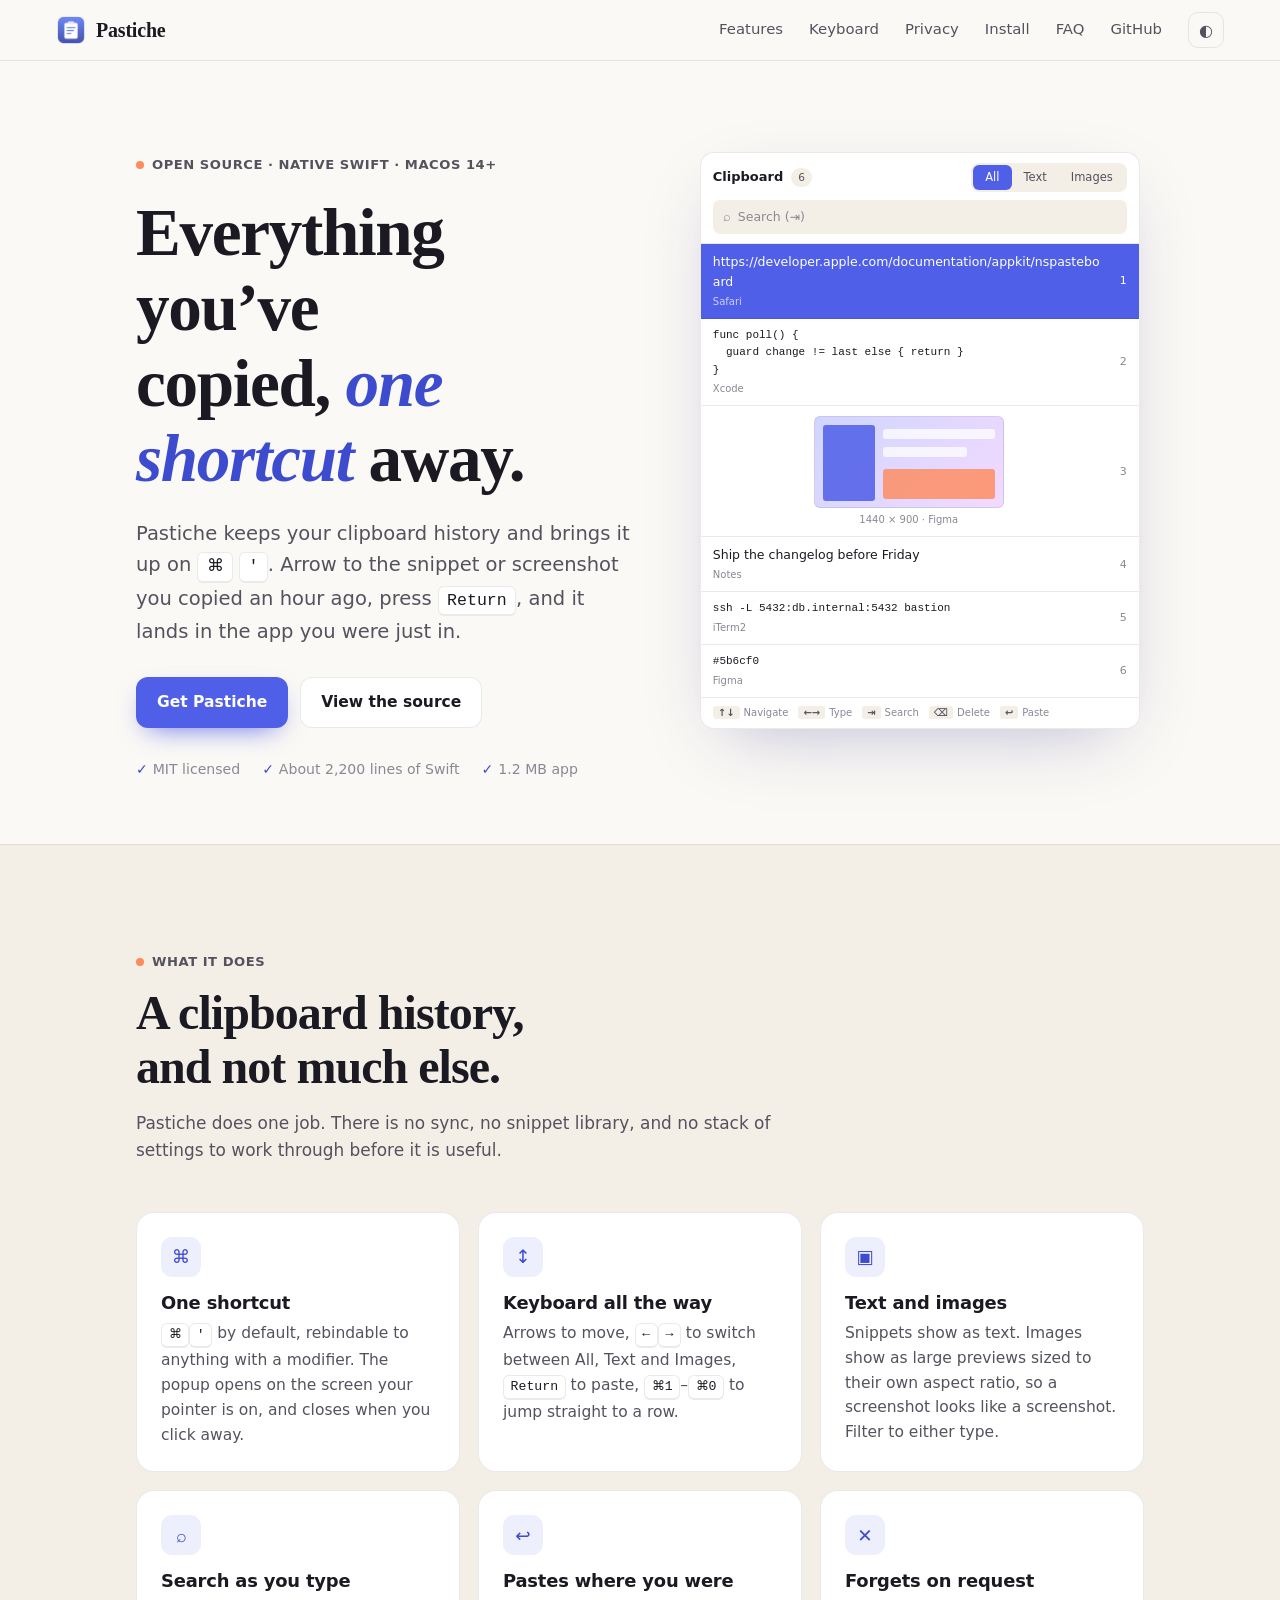
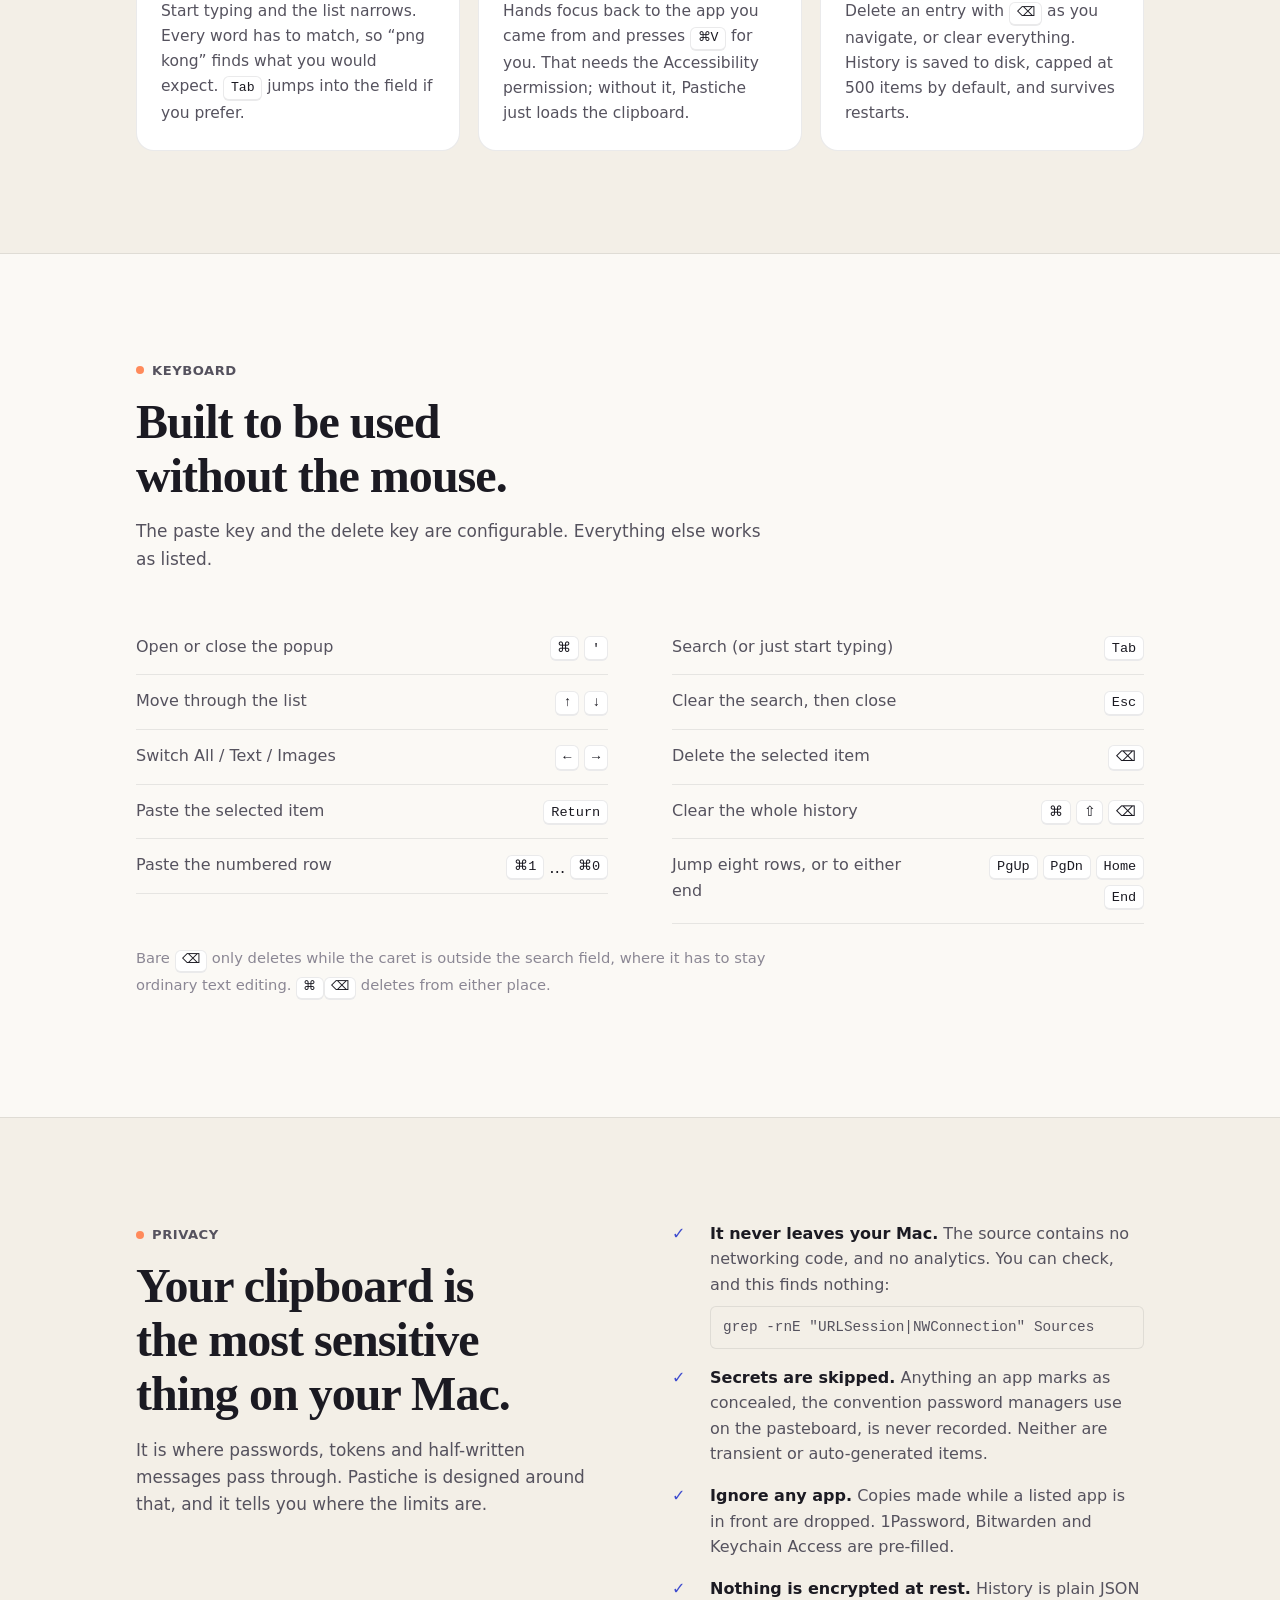
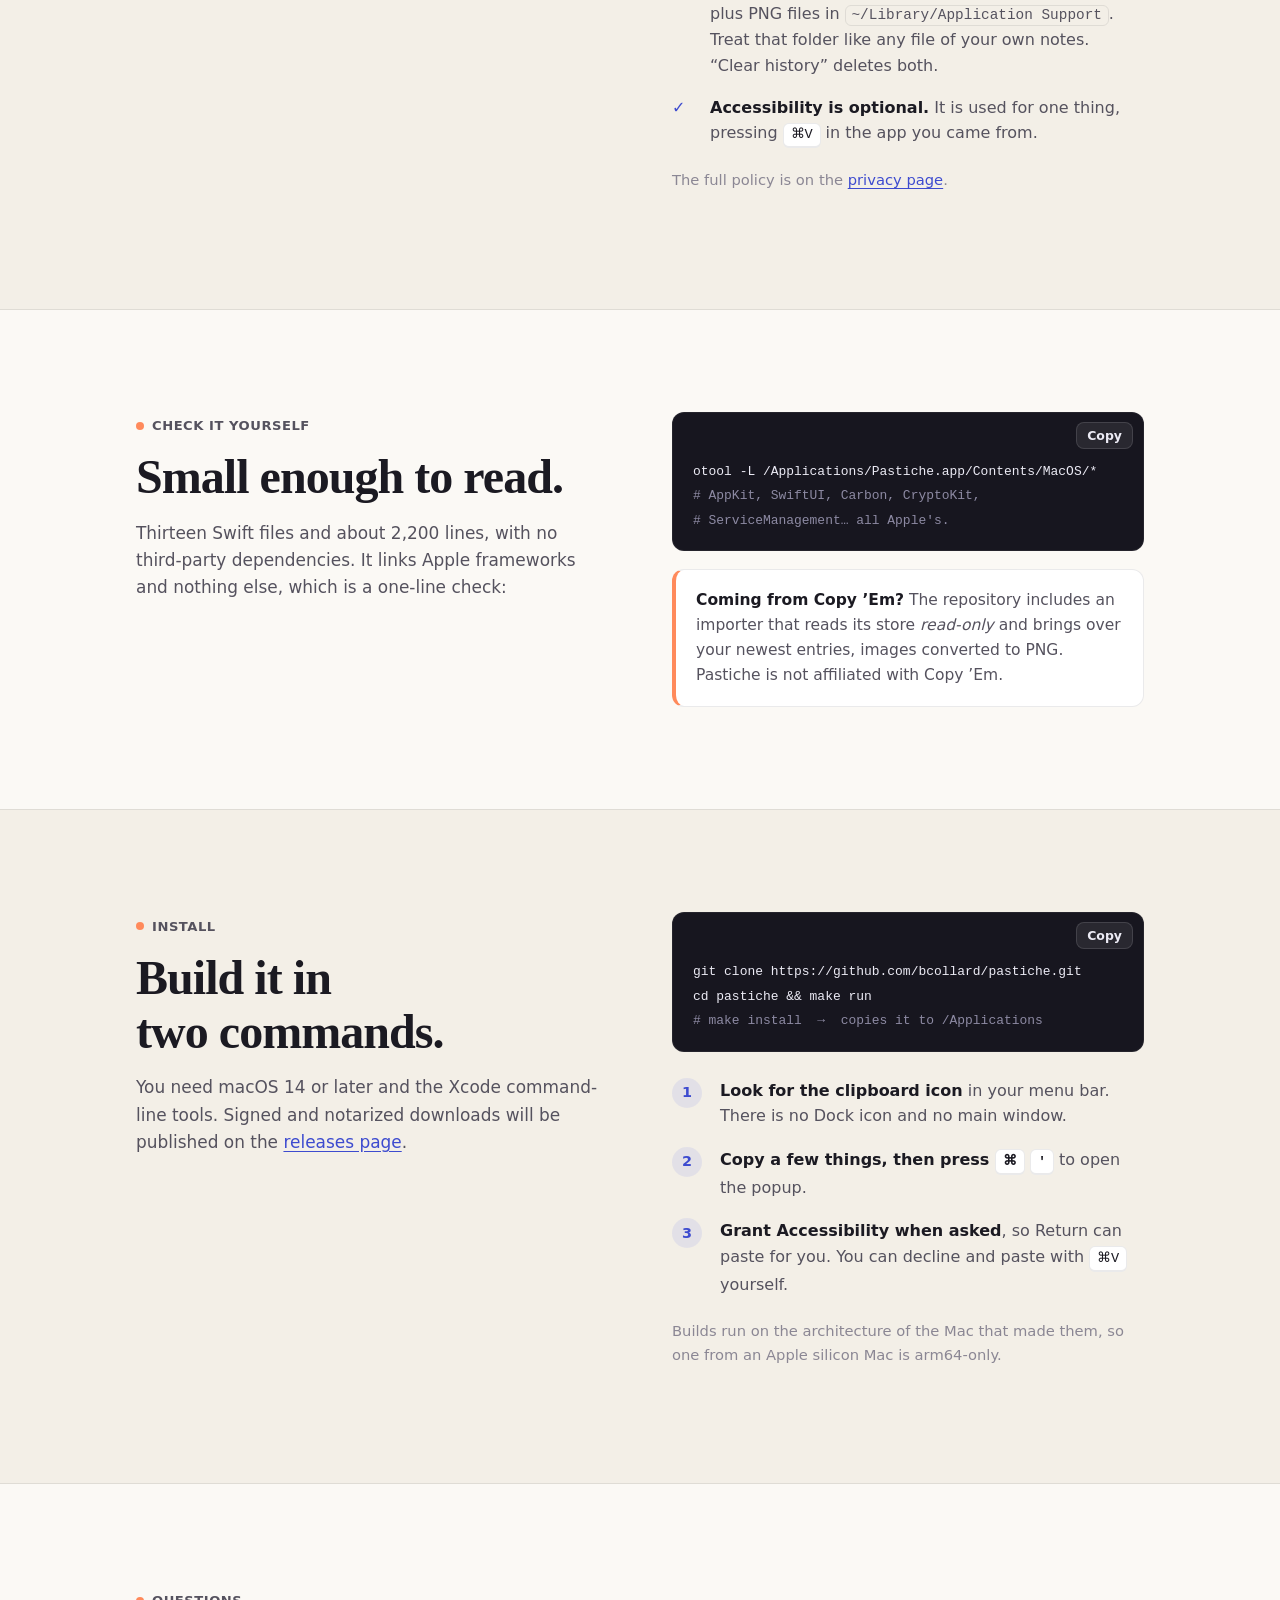
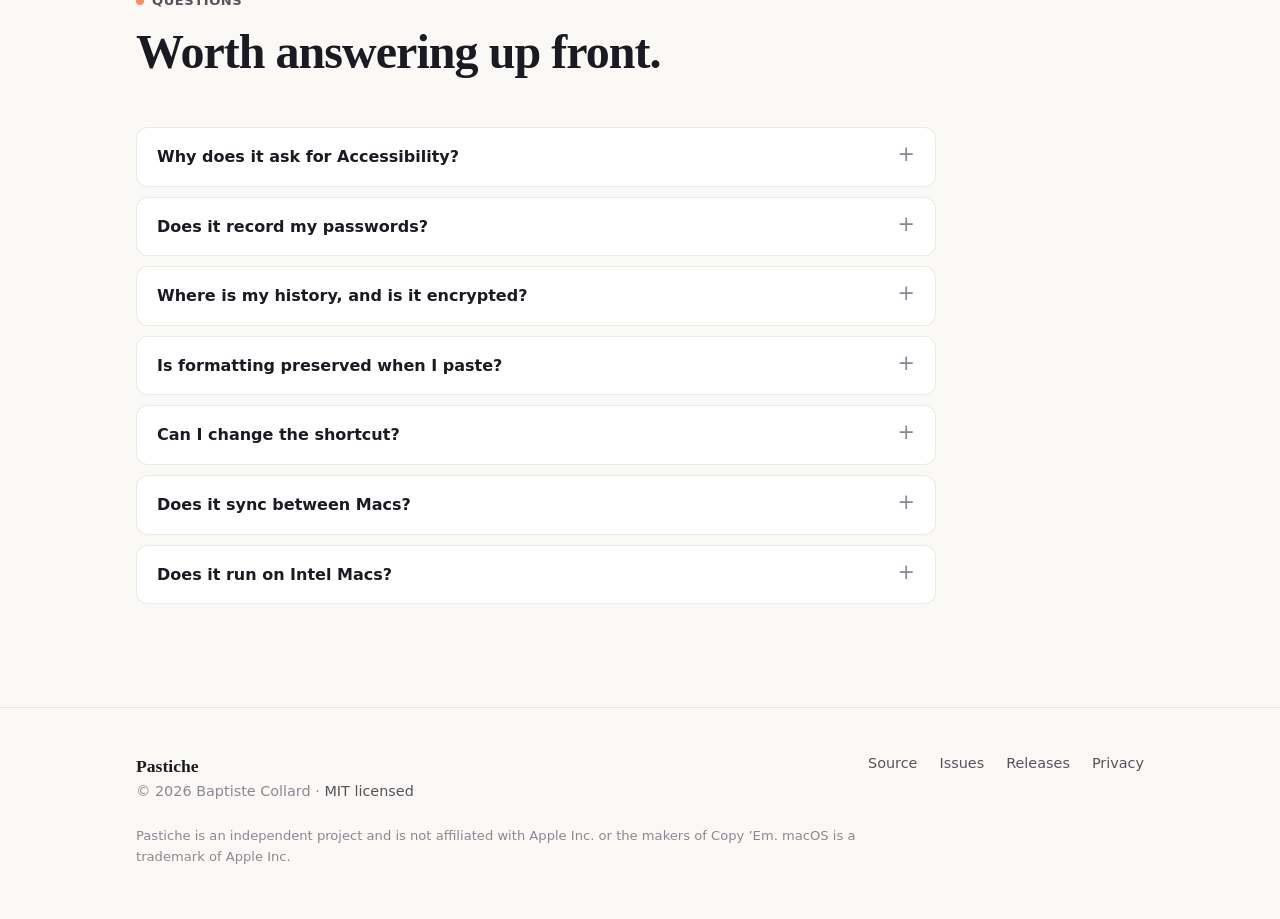
==== website/index.html @ 65374910 "Initial commit Signed-off-by: Baptiste Collard <9626829+bcollard@users.noreply.github.com>" ====
<!DOCTYPE html>
<html lang="en" data-theme="auto">
<head>
  <meta charset="utf-8">
  <meta name="viewport" content="width=device-width, initial-scale=1">

  <title>Pastiche — an open-source clipboard manager for macOS</title>
  <meta name="description" content="Pastiche is a small, open-source clipboard manager for macOS. Press a shortcut, arrow to what you copied earlier, press Return to paste it. Text and images, inline search, nothing leaves your Mac.">
  <link rel="canonical" href="https://pastiche.runlocal.dev/">

  <meta name="theme-color" content="#fbf9f5" media="(prefers-color-scheme: light)">
  <meta name="theme-color" content="#111017" media="(prefers-color-scheme: dark)">
  <meta name="color-scheme" content="light dark">
  <meta name="application-name" content="Pastiche">
  <meta name="author" content="Baptiste Collard">
  <meta name="generator" content="hand-rolled HTML">
  <meta name="robots" content="index, follow">

  <!-- Open Graph / Slack / Discord / iMessage -->
  <meta property="og:type" content="website">
  <meta property="og:site_name" content="Pastiche">
  <meta property="og:locale" content="en_US">
  <meta property="og:url" content="https://pastiche.runlocal.dev/">
  <meta property="og:title" content="Pastiche — everything you've copied, one shortcut away">
  <meta property="og:description" content="Open-source clipboard manager for macOS. Text and images, inline search, keyboard-first, and nothing leaves your Mac.">
  <meta property="og:image" content="https://pastiche.runlocal.dev/assets/og-image.png">
  <meta property="og:image:type" content="image/png">
  <meta property="og:image:width" content="1200">
  <meta property="og:image:height" content="630">
  <meta property="og:image:alt" content="Pastiche: everything you've copied, one shortcut away.">
  <meta name="twitter:card" content="summary_large_image">
  <meta name="twitter:title" content="Pastiche — everything you've copied, one shortcut away">
  <meta name="twitter:description" content="Open-source clipboard manager for macOS. Text and images, inline search, keyboard-first.">
  <meta name="twitter:image" content="https://pastiche.runlocal.dev/assets/og-image.png">

  <link rel="icon" type="image/svg+xml" href="assets/favicon.svg">
  <link rel="apple-touch-icon" href="assets/apple-touch-icon.png">
  <link rel="stylesheet" href="styles.css">

  <!-- Applied before first paint so a saved theme choice never flashes the wrong one. -->
  <script>
    try { var t = localStorage.getItem("theme"); if (t === "light" || t === "dark") document.documentElement.dataset.theme = t; } catch (e) {}
  </script>

  <script type="application/ld+json">
  {
    "@context": "https://schema.org",
    "@type": "SoftwareApplication",
    "name": "Pastiche",
    "applicationCategory": "UtilitiesApplication",
    "operatingSystem": "macOS 14 or later",
    "description": "An open-source, keyboard-first clipboard manager for macOS with text and image history.",
    "offers": { "@type": "Offer", "price": "0", "priceCurrency": "USD" },
    "license": "https://opensource.org/licenses/MIT",
    "author": { "@type": "Person", "name": "Baptiste Collard" }
  }
  </script>
</head>
<body>
<a class="skip" href="#main">Skip to content</a>

<nav class="nav" aria-label="Main">
  <a class="brand" href="./" aria-label="Pastiche, home">
    <img src="assets/icon.png" alt="" width="30" height="30">
    <strong>Pastiche</strong>
  </a>
  <div class="nav-links">
    <a class="hide-sm" href="#features">Features</a>
    <a class="hide-sm" href="#keyboard">Keyboard</a>
    <a class="hide-sm" href="#privacy">Privacy</a>
    <a href="#install">Install</a>
    <a class="hide-sm" href="#faq">FAQ</a>
    <a href="https://github.com/bcollard/pastiche">GitHub</a>
    <button class="icon-btn" id="themeToggle" type="button" aria-label="Toggle dark mode" title="Toggle dark mode">◐</button>
  </div>
</nav>

<main id="main">

<!-- ================= Hero ================= -->
<header class="hero">
  <div class="container hero-grid">
    <div>
      <div class="eyebrow"><span class="dot"></span> Open source · Native Swift · macOS 14+</div>
      <h1>Everything you’ve copied, <em>one shortcut</em> away.</h1>
      <p class="lede">
        Pastiche keeps your clipboard history and brings it up on <kbd>⌘</kbd> <kbd>'</kbd>.
        Arrow to the snippet or screenshot you copied an hour ago, press <kbd>Return</kbd>,
        and it lands in the app you were just in.
      </p>
      <div class="cta">
        <a class="btn btn-primary" href="#install">Get Pastiche</a>
        <a class="btn btn-ghost" href="https://github.com/bcollard/pastiche">View the source</a>
      </div>
      <ul class="facts">
        <li>MIT licensed</li>
        <li>About 2,200 lines of Swift</li>
        <li>1.2&nbsp;MB app</li>
      </ul>
    </div>

    <div class="stage">
      <!-- An illustration of the real popup, built in HTML so it follows light/dark. -->
      <div class="mock" id="mock" aria-hidden="true">
        <div class="mock-head">
          <strong>Clipboard</strong><span class="mock-count" id="mockCount">6</span>
          <div class="mock-seg"><span class="on">All</span><span>Text</span><span>Images</span></div>
        </div>
        <div class="mock-search" id="mockSearch"><span>⌕</span><span id="mockQuery">Search (⇥)</span><span class="caret"></span></div>
        <ul class="mock-list" id="mockList">
          <li class="mock-row sel" data-q="developer.apple.com nspasteboard safari">
            <div class="body"><span class="txt link">https://developer.apple.com/documentation/appkit/nspasteboard</span><span class="src">Safari</span></div><span class="num">1</span></li>
          <li class="mock-row" data-q="func poll guard change last return xcode">
            <div class="body"><span class="txt code">func poll() {
  guard change != last else { return }
}</span><span class="src">Xcode</span></div><span class="num">2</span></li>
          <li class="mock-row image" data-q="image 1440 900 figma">
            <div class="body"><div class="mock-img"><i></i><i></i><i></i><i></i></div><span class="src">1440 × 900 · Figma</span></div><span class="num">3</span></li>
          <li class="mock-row" data-q="ship the changelog before friday notes">
            <div class="body"><span class="txt">Ship the changelog before Friday</span><span class="src">Notes</span></div><span class="num">4</span></li>
          <li class="mock-row" data-q="ssh -L 5432 db.internal bastion iterm2">
            <div class="body"><span class="txt code">ssh -L 5432:db.internal:5432 bastion</span><span class="src">iTerm2</span></div><span class="num">5</span></li>
          <li class="mock-row" data-q="#5b6cf0 figma color">
            <div class="body"><span class="txt code">#5b6cf0</span><span class="src">Figma</span></div><span class="num">6</span></li>
        </ul>
        <div class="mock-foot"><span><b>↑↓</b>Navigate</span><span><b>←→</b>Type</span><span><b>⇥</b>Search</span><span><b>⌫</b>Delete</span><span><b>↩</b>Paste</span></div>
      </div>
      <div class="keycap-line" id="keycap" aria-hidden="true"></div>
      <p class="sr-only">The Pastiche popup: a searchable list of recent clipboard entries, text and images, navigated with the arrow keys.</p>
    </div>
  </div>
</header>

<!-- ================= Features ================= -->
<section class="section section-alt" id="features">
  <div class="container">
    <div class="section-head">
      <div class="eyebrow"><span class="dot"></span> What it does</div>
      <h2>A clipboard history, and not much else.</h2>
      <p>Pastiche does one job. There is no sync, no snippet library, and no stack of settings to work through before it is useful.</p>
    </div>
    <div class="cards">
      <article class="card"><div class="glyph">⌘</div><h3>One shortcut</h3>
        <p><kbd>⌘</kbd><kbd>'</kbd> by default, rebindable to anything with a modifier. The popup opens on the screen your pointer is on, and closes when you click away.</p></article>
      <article class="card"><div class="glyph">↕</div><h3>Keyboard all the way</h3>
        <p>Arrows to move, <kbd>←</kbd><kbd>→</kbd> to switch between All, Text and Images, <kbd>Return</kbd> to paste, <kbd>⌘1</kbd>–<kbd>⌘0</kbd> to jump straight to a row.</p></article>
      <article class="card"><div class="glyph">▣</div><h3>Text and images</h3>
        <p>Snippets show as text. Images show as large previews sized to their own aspect ratio, so a screenshot looks like a screenshot. Filter to either type.</p></article>
      <article class="card"><div class="glyph">⌕</div><h3>Search as you type</h3>
        <p>Start typing and the list narrows. Every word has to match, so “png kong” finds what you would expect. <kbd>Tab</kbd> jumps into the field if you prefer.</p></article>
      <article class="card"><div class="glyph">↩</div><h3>Pastes where you were</h3>
        <p>Hands focus back to the app you came from and presses <kbd>⌘V</kbd> for you. That needs the Accessibility permission; without it, Pastiche just loads the clipboard.</p></article>
      <article class="card"><div class="glyph">✕</div><h3>Forgets on request</h3>
        <p>Delete an entry with <kbd>⌫</kbd> as you navigate, or clear everything. History is saved to disk, capped at 500 items by default, and survives restarts.</p></article>
    </div>
  </div>
</section>

<!-- ================= Keyboard ================= -->
<section class="section" id="keyboard">
  <div class="container">
    <div class="section-head">
      <div class="eyebrow"><span class="dot"></span> Keyboard</div>
      <h2>Built to be used without the mouse.</h2>
      <p>The paste key and the delete key are configurable. Everything else works as listed.</p>
    </div>
    <div class="keys">
      <div>
        <div class="key-row"><span>Open or close the popup</span><span class="combo"><kbd>⌘</kbd><kbd>'</kbd></span></div>
        <div class="key-row"><span>Move through the list</span><span class="combo"><kbd>↑</kbd><kbd>↓</kbd></span></div>
        <div class="key-row"><span>Switch All / Text / Images</span><span class="combo"><kbd>←</kbd><kbd>→</kbd></span></div>
        <div class="key-row"><span>Paste the selected item</span><span class="combo"><kbd>Return</kbd></span></div>
        <div class="key-row"><span>Paste the numbered row</span><span class="combo"><kbd>⌘1</kbd> … <kbd>⌘0</kbd></span></div>
      </div>
      <div>
        <div class="key-row"><span>Search (or just start typing)</span><span class="combo"><kbd>Tab</kbd></span></div>
        <div class="key-row"><span>Clear the search, then close</span><span class="combo"><kbd>Esc</kbd></span></div>
        <div class="key-row"><span>Delete the selected item</span><span class="combo"><kbd>⌫</kbd></span></div>
        <div class="key-row"><span>Clear the whole history</span><span class="combo"><kbd>⌘</kbd><kbd>⇧</kbd><kbd>⌫</kbd></span></div>
        <div class="key-row"><span>Jump eight rows, or to either end</span><span class="combo"><kbd>PgUp</kbd><kbd>PgDn</kbd><kbd>Home</kbd><kbd>End</kbd></span></div>
      </div>
    </div>
    <p class="note">Bare <kbd>⌫</kbd> only deletes while the caret is outside the search field, where it has to stay ordinary text editing. <kbd>⌘</kbd><kbd>⌫</kbd> deletes from either place.</p>
  </div>
</section>

<!-- ================= Privacy ================= -->
<section class="section section-alt" id="privacy">
  <div class="container split">
    <div class="section-head" style="margin-bottom:0">
      <div class="eyebrow"><span class="dot"></span> Privacy</div>
      <h2>Your clipboard is the most sensitive thing on your Mac.</h2>
      <p>It is where passwords, tokens and half-written messages pass through. Pastiche is designed around that, and it tells you where the limits are.</p>
    </div>
    <div>
      <ul class="list">
        <li><span><strong>It never leaves your Mac.</strong> The source contains no networking code, and no analytics. You can check, and this finds nothing:<code class="block">grep -rnE "URLSession|NWConnection" Sources</code></span></li>
        <li><span><strong>Secrets are skipped.</strong> Anything an app marks as concealed, the convention password managers use on the pasteboard, is never recorded. Neither are transient or auto-generated items.</span></li>
        <li><span><strong>Ignore any app.</strong> Copies made while a listed app is in front are dropped. 1Password, Bitwarden and Keychain Access are pre-filled.</span></li>
        <li><span><strong>Nothing is encrypted at rest.</strong> History is plain JSON plus PNG files in <code>~/Library/Application Support</code>. Treat that folder like any file of your own notes. “Clear history” deletes both.</span></li>
        <li><span><strong>Accessibility is optional.</strong> It is used for one thing, pressing <kbd>⌘V</kbd> in the app you came from.</span></li>
      </ul>
      <p class="note" style="margin-top:20px">The full policy is on the <a href="privacy.html">privacy page</a>.</p>
    </div>
  </div>
</section>

<!-- ================= Verify ================= -->
<section class="section" id="verify">
  <div class="container split">
    <div class="section-head" style="margin-bottom:0">
      <div class="eyebrow"><span class="dot"></span> Check it yourself</div>
      <h2>Small enough to read.</h2>
      <p>Thirteen Swift files and about 2,200 lines, with no third-party dependencies. It links Apple frameworks and nothing else, which is a one-line check:</p>
    </div>
    <div>
      <div class="codeblock">
        <button class="copy" type="button" data-copy="otool -L /Applications/Pastiche.app/Contents/MacOS/*">Copy</button>
<pre><code>otool -L /Applications/Pastiche.app/Contents/MacOS/*
<span class="c"># AppKit, SwiftUI, Carbon, CryptoKit,</span>
<span class="c"># ServiceManagement… all Apple's.</span></code></pre>
      </div>
      <div class="callout" style="margin-top:18px">
        <strong>Coming from Copy ’Em?</strong> The repository includes an importer that reads its store
        <em>read-only</em> and brings over your newest entries, images converted to PNG. Pastiche is not affiliated with Copy ’Em.
      </div>
    </div>
  </div>
</section>

<!-- ================= Install ================= -->
<section class="section section-alt" id="install">
  <div class="container split">
    <div class="section-head" style="margin-bottom:0">
      <div class="eyebrow"><span class="dot"></span> Install</div>
      <h2>Build it in two commands.</h2>
      <p>You need macOS 14 or later and the Xcode command-line tools. Signed and notarized downloads will be published on the <a href="https://github.com/bcollard/pastiche/releases">releases page</a>.</p>
    </div>
    <div>
      <div class="codeblock">
        <button class="copy" type="button" data-copy="git clone https://github.com/bcollard/pastiche.git&#10;cd pastiche &amp;&amp; make run">Copy</button>
<pre><code>git clone https://github.com/bcollard/pastiche.git
cd pastiche &amp;&amp; make run
<span class="c"># make install  →  copies it to /Applications</span></code></pre>
      </div>
      <ol class="steps" style="margin-top:26px">
        <li><span><strong>Look for the clipboard icon</strong> in your menu bar. There is no Dock icon and no main window.</span></li>
        <li><span><strong>Copy a few things, then press <kbd>⌘</kbd> <kbd>'</kbd></strong> to open the popup.</span></li>
        <li><span><strong>Grant Accessibility when asked</strong>, so Return can paste for you. You can decline and paste with <kbd>⌘V</kbd> yourself.</span></li>
      </ol>
      <p class="note">Builds run on the architecture of the Mac that made them, so one from an Apple silicon Mac is arm64-only.</p>
    </div>
  </div>
</section>

<!-- ================= FAQ ================= -->
<section class="section" id="faq">
  <div class="container">
    <div class="section-head">
      <div class="eyebrow"><span class="dot"></span> Questions</div>
      <h2>Worth answering up front.</h2>
    </div>
    <div class="faq">
      <details><summary>Why does it ask for Accessibility?</summary>
        <p>Only to press <kbd>⌘V</kbd> in the app you came from. macOS treats posting keystrokes to another app as controlling the computer. The popup, the shortcut and the history all work without it; turn off “Paste into the active app automatically” and Pastiche will simply put the item on your clipboard.</p></details>
      <details><summary>Does it record my passwords?</summary>
        <p>Not from any app that marks its copies as concealed, which is the convention password managers use on the pasteboard; 1Password does. An app that does not mark its secrets is recorded like any other copy. That is what the ignored-apps list is for: 1Password, Bitwarden and Keychain Access are pre-filled, and you can add any other app by its bundle ID. You can also delete an entry with <kbd>⌫</kbd>.</p></details>
      <details><summary>Where is my history, and is it encrypted?</summary>
        <p>In <code>~/Library/Application Support/Pastiche/</code>: text in <code>history.json</code>, images as PNGs. It is not encrypted. If that matters for your threat model, FileVault covers the disk and the ignored-apps list covers the sources you care about.</p></details>
      <details><summary>Is formatting preserved when I paste?</summary>
        <p>No. Pastiche keeps plain text and images. Rich text, files and other pasteboard types are not stored, and text pastes back as plain text.</p></details>
      <details><summary>Can I change the shortcut?</summary>
        <p>Yes. Settings has a recorder for the global shortcut, a choice between <kbd>Return</kbd> and <kbd>⌘</kbd><kbd>Return</kbd> for pasting, and a choice for the delete key. The history cap is adjustable from 10 to 10,000 items.</p></details>
      <details><summary>Does it sync between Macs?</summary>
        <p>No, and it is not planned. Everything stays on the Mac that copied it.</p></details>
      <details><summary>Does it run on Intel Macs?</summary>
        <p>The code is not Apple-silicon specific, but a build made on an Apple silicon Mac is arm64-only. Build on an Intel Mac, or open an issue if you would like universal binaries published.</p></details>
    </div>
  </div>
</section>

</main>

<footer class="footer">
  <div class="container">
    <div class="footer-grid">
      <div><strong style="color:var(--text);font-family:var(--serif);font-size:1.1rem">Pastiche</strong><br>
        © 2026 Baptiste Collard · <a href="https://opensource.org/licenses/MIT">MIT licensed</a></div>
      <nav aria-label="Footer">
        <a href="https://github.com/bcollard/pastiche">Source</a>
        <a href="https://github.com/bcollard/pastiche/issues">Issues</a>
        <a href="https://github.com/bcollard/pastiche/releases">Releases</a>
        <a href="privacy.html">Privacy</a>
      </nav>
    </div>
    <p class="legal">Pastiche is an independent project and is not affiliated with Apple Inc. or the makers of Copy ’Em. macOS is a trademark of Apple Inc.</p>
  </div>
</footer>

<script src="app.js" defer></script>
</body>
</html>
---- website/styles.css ----
/* ---------- Reset + tokens ---------- */
*, *::before, *::after { box-sizing: border-box; }
html, body { margin: 0; padding: 0; }
html { scroll-behavior: smooth; scroll-padding-top: 76px; }

:root {
  --brand:      #4f5fe8;
  --brand-ink:  #3d4bcf;          /* text-safe brand colour on light */
  --brand-soft: rgba(79, 95, 232, 0.10);
  --accent:     #ff8a5b;          /* used sparingly: highlights only */
  --bg:         #fbf9f5;
  --bg-elev:    #ffffff;
  --bg-alt:     #f3efe7;
  --text:       #1b1a22;
  --text-2:     #55525e;
  --text-3:     #8b8794;
  --border:     rgba(27, 26, 34, 0.09);
  --shadow:     0 24px 70px -28px rgba(45, 50, 140, 0.35);
  --radius-lg:  18px;
  --radius-md:  12px;
  --radius-sm:  8px;
  --maxw:       1120px;
  --pad:        clamp(20px, 5vw, 56px);
  --sans:  -apple-system, BlinkMacSystemFont, "SF Pro Text", "Inter", system-ui, "Segoe UI", Roboto, Helvetica, Arial, sans-serif;
  --serif: "New York", "Iowan Old Style", "Palatino Linotype", Palatino, "Book Antiqua", Georgia, serif;
  --mono:  ui-monospace, "SF Mono", Menlo, Consolas, monospace;
}

/* Dark: either forced by the toggle, or followed from the system in "auto". */
:root[data-theme="dark"] {
  color-scheme: dark;
  --brand: #8b97ff; --brand-ink: #a5aeff; --brand-soft: rgba(139, 151, 255, 0.14);
  --bg: #111017; --bg-elev: #1b1a24; --bg-alt: #15141c;
  --text: #f5f3fa; --text-2: #c4c0cf; --text-3: #7f7a8c;
  --border: rgba(255, 255, 255, 0.09);
  --shadow: 0 28px 80px -24px rgba(0, 0, 0, 0.7);
}
@media (prefers-color-scheme: dark) {
  :root[data-theme="auto"] {
    color-scheme: dark;
    --brand: #8b97ff; --brand-ink: #a5aeff; --brand-soft: rgba(139, 151, 255, 0.14);
    --bg: #111017; --bg-elev: #1b1a24; --bg-alt: #15141c;
    --text: #f5f3fa; --text-2: #c4c0cf; --text-3: #7f7a8c;
    --border: rgba(255, 255, 255, 0.09);
    --shadow: 0 28px 80px -24px rgba(0, 0, 0, 0.7);
  }
}
:root[data-theme="light"] { color-scheme: light; }

body {
  font-family: var(--sans);
  background: var(--bg);
  color: var(--text);
  line-height: 1.6;
  -webkit-font-smoothing: antialiased;
  text-rendering: optimizeLegibility;
}
img { max-width: 100%; display: block; }
a { color: var(--brand-ink); text-underline-offset: 3px; }
a:hover { color: var(--brand); }
:focus-visible { outline: 2px solid var(--brand); outline-offset: 3px; border-radius: 4px; }

code, pre, kbd { font-family: var(--mono); font-size: 0.9em; }
code { background: var(--bg-alt); padding: 0.1em 0.4em; border-radius: 6px; border: 1px solid var(--border); }
pre { margin: 0; overflow-x: auto; }
/* A command shown on its own line: never wrap it mid-flag, scroll instead. */
code.block { display: block; margin-top: 8px; padding: 9px 12px; white-space: pre; overflow-x: auto; }
pre code { background: none; padding: 0; border: 0; }

kbd {
  display: inline-block; min-width: 1.7em; text-align: center;
  padding: 0.12em 0.5em; border-radius: 6px;
  background: var(--bg-elev); color: var(--text);
  border: 1px solid var(--border); border-bottom-width: 2px;
  font-size: 0.85em; line-height: 1.4;
}

.container { max-width: var(--maxw); margin: 0 auto; padding: 0 var(--pad); }
.sr-only { position: absolute; width: 1px; height: 1px; margin: -1px; padding: 0; overflow: hidden; clip: rect(0 0 0 0); white-space: nowrap; border: 0; }
.skip { position: absolute; left: -999px; top: 8px; background: var(--brand); color: #fff; padding: 8px 14px; border-radius: 8px; z-index: 100; }
.skip:focus { left: 8px; }

h1, h2, h3 { line-height: 1.12; margin: 0; letter-spacing: -0.02em; }
h1, h2 { font-family: var(--serif); font-weight: 700; text-wrap: balance; }
.lede, .section-head p { text-wrap: pretty; }

/* ---------- Nav ---------- */
.nav {
  position: sticky; top: 0; z-index: 50;
  display: flex; align-items: center; justify-content: space-between; gap: 16px;
  padding: 12px var(--pad);
  background: color-mix(in srgb, var(--bg) 80%, transparent);
  backdrop-filter: saturate(180%) blur(14px);
  -webkit-backdrop-filter: saturate(180%) blur(14px);
  border-bottom: 1px solid var(--border);
}
.brand { display: inline-flex; align-items: center; gap: 10px; text-decoration: none; color: var(--text); }
.brand img { width: 30px; height: 30px; border-radius: 7px; }
.brand strong { font-family: var(--serif); font-size: 1.25rem; letter-spacing: -0.01em; }
.nav-links { display: flex; align-items: center; gap: clamp(12px, 2.4vw, 26px); }
.nav-links a { text-decoration: none; color: var(--text-2); font-size: 0.93rem; font-weight: 500; }
.nav-links a:hover { color: var(--text); }
.icon-btn {
  display: inline-flex; align-items: center; justify-content: center;
  width: 36px; height: 36px; border-radius: 10px; cursor: pointer;
  background: transparent; color: var(--text-2); border: 1px solid var(--border); font-size: 1rem;
}
.icon-btn:hover { color: var(--text); background: var(--bg-alt); }
@media (max-width: 760px) { .nav-links .hide-sm { display: none; } }

/* ---------- Buttons ---------- */
.btn {
  display: inline-flex; align-items: center; gap: 8px;
  padding: 12px 20px; border-radius: 12px; font-weight: 600; font-size: 0.97rem;
  text-decoration: none; border: 1px solid transparent; cursor: pointer; font-family: inherit;
  transition: transform .12s ease, box-shadow .12s ease, background .12s ease;
}
.btn:hover { transform: translateY(-1px); }
.btn-primary { background: var(--brand); color: #fff; box-shadow: 0 10px 28px -12px var(--brand); }
:root[data-theme="dark"] .btn-primary { color: #0e0d18; }
@media (prefers-color-scheme: dark) { :root[data-theme="auto"] .btn-primary { color: #0e0d18; } }
.btn-primary:hover { color: #fff; filter: brightness(1.06); }
:root[data-theme="dark"] .btn-primary:hover { color: #0e0d18; }
.btn-ghost { background: var(--bg-elev); color: var(--text); border-color: var(--border); }
.btn-ghost:hover { color: var(--text); background: var(--bg-alt); }

/* ---------- Hero ---------- */
.hero { padding: clamp(40px, 7vw, 92px) 0 clamp(32px, 5vw, 64px); overflow: hidden; }
.hero-grid { display: grid; grid-template-columns: 1.05fr 0.95fr; gap: clamp(28px, 5vw, 72px); align-items: center; }
.eyebrow {
  display: inline-flex; align-items: center; gap: 8px; margin-bottom: 20px;
  font-size: 0.82rem; font-weight: 600; letter-spacing: 0.04em; text-transform: uppercase; color: var(--text-2);
}
.eyebrow .dot { width: 8px; height: 8px; border-radius: 50%; background: var(--accent); }
.hero h1 { font-size: clamp(2.4rem, 5.4vw, 4.2rem); }
.hero h1 em { font-style: italic; color: var(--brand-ink); }
.lede { font-size: clamp(1.05rem, 1.6vw, 1.22rem); color: var(--text-2); max-width: 34em; margin: 22px 0 0; }
.cta { display: flex; flex-wrap: wrap; gap: 12px; margin-top: 30px; }
.facts { display: flex; flex-wrap: wrap; gap: 8px 22px; margin: 30px 0 0; padding: 0; list-style: none; color: var(--text-3); font-size: 0.88rem; }
.facts li::before { content: "✓ "; color: var(--brand-ink); font-weight: 700; }
@media (max-width: 900px) { .hero-grid { grid-template-columns: 1fr; } }

/* ---------- Popup mock-up (an illustration of the real window) ---------- */
.stage { position: relative; display: flex; flex-direction: column; align-items: center; gap: 16px; }
.mock {
  width: 100%; max-width: 440px; border-radius: 14px; overflow: hidden;
  background: var(--bg-elev); border: 1px solid var(--border); box-shadow: var(--shadow);
  font-size: 12.5px; user-select: none;
}
.mock-head { display: flex; align-items: center; gap: 8px; padding: 10px 12px 8px; }
.mock-head strong { font-size: 13px; }
.mock-count { font-size: 10.5px; padding: 1px 7px; border-radius: 99px; background: var(--bg-alt); color: var(--text-2); font-variant-numeric: tabular-nums; }
.mock-seg { margin-left: auto; display: flex; padding: 2px; border-radius: 8px; background: var(--bg-alt); }
.mock-seg span { padding: 3px 12px; border-radius: 6px; font-size: 11.5px; color: var(--text-2); }
.mock-seg span.on { background: var(--brand); color: #fff; }
:root[data-theme="dark"] .mock-seg span.on { color: #0e0d18; }
@media (prefers-color-scheme: dark) { :root[data-theme="auto"] .mock-seg span.on { color: #0e0d18; } }
.mock-search {
  display: flex; align-items: center; gap: 7px; margin: 0 12px 9px; padding: 6px 9px;
  border-radius: 7px; background: var(--bg-alt); border: 1.5px solid transparent; color: var(--text-3); min-height: 30px;
}
.mock-search.focus { border-color: var(--brand); color: var(--text); }
.mock-search .caret { width: 1px; height: 14px; background: var(--brand); display: none; animation: blink 1s steps(1) infinite; }
.mock-search.focus .caret { display: inline-block; }
@keyframes blink { 50% { opacity: 0; } }
.mock-list { list-style: none; margin: 0; padding: 0; border-top: 1px solid var(--border); border-bottom: 1px solid var(--border); min-height: 300px; }
.mock-row { display: flex; align-items: center; gap: 10px; padding: 8px 12px; border-bottom: 1px solid var(--border); transition: background .12s ease; }
.mock-row:last-child { border-bottom: 0; }
.mock-row[hidden] { display: none; }
.mock-row .body { flex: 1; min-width: 0; }
.mock-row .txt { display: block; white-space: pre-wrap; overflow-wrap: anywhere; display: -webkit-box; -webkit-line-clamp: 3; -webkit-box-orient: vertical; overflow: hidden; }
.mock-row .src { display: block; font-size: 10px; color: var(--text-3); margin-top: 2px; }
.mock-row .num { font-size: 11px; color: var(--text-3); font-variant-numeric: tabular-nums; width: 12px; text-align: right; }
.mock-row .txt.link { color: var(--brand-ink); }
.mock-row .txt.code { font-family: var(--mono); font-size: 11px; }
.mock-row.sel { background: var(--brand); }
.mock-row.sel .txt, .mock-row.sel .num { color: #fff; }
.mock-row.sel .src { color: rgba(255,255,255,.72); }
:root[data-theme="dark"] .mock-row.sel { background: #5566f0; }
@media (prefers-color-scheme: dark) { :root[data-theme="auto"] .mock-row.sel { background: #5566f0; } }
.mock-row.pasted { animation: pasted .6s ease; }
@keyframes pasted { 30% { transform: scale(.985); filter: brightness(1.15); } }
.mock-row.image .body { text-align: center; }
.mock-img { width: 190px; height: 92px; margin: 2px auto 4px; border-radius: 6px; border: 1px solid var(--border); position: relative; overflow: hidden; background: linear-gradient(135deg, #cfd6ff, #f3d9ff); }
.mock-img i { position: absolute; border-radius: 3px; background: rgba(255,255,255,.75); }
.mock-img i:nth-child(1) { left: 8px; top: 8px; width: 52px; height: 76px; background: rgba(79,95,232,.85); }
.mock-img i:nth-child(2) { left: 68px; top: 12px; width: 112px; height: 10px; }
.mock-img i:nth-child(3) { left: 68px; top: 30px; width: 84px; height: 10px; }
.mock-img i:nth-child(4) { left: 68px; top: 52px; width: 112px; height: 30px; background: rgba(255,138,91,.8); }
.mock-empty { padding: 34px 12px; text-align: center; color: var(--text-3); }
.mock-foot { display: flex; align-items: center; gap: 10px; padding: 7px 12px; font-size: 10px; color: var(--text-3); flex-wrap: wrap; }
.mock-foot b { font-weight: 600; padding: 1px 5px; border-radius: 3px; background: var(--bg-alt); color: var(--text-2); margin-right: 4px; }
.keycap-line { height: 34px; display: flex; align-items: center; justify-content: center; gap: 8px; color: var(--text-3); font-size: 0.85rem; }
.keycap-line kbd { font-size: 0.95rem; }

/* ---------- Sections ---------- */
.section { padding: clamp(56px, 8vw, 104px) 0; }
.section-alt { background: var(--bg-alt); border-block: 1px solid var(--border); }
.section-head { max-width: 40em; margin-bottom: clamp(28px, 4vw, 48px); }
.section-head .eyebrow { margin-bottom: 14px; }
.section-head h2 { font-size: clamp(1.9rem, 4vw, 3rem); }
.section-head p { color: var(--text-2); margin: 16px 0 0; font-size: 1.06rem; }

.cards { display: grid; grid-template-columns: repeat(3, 1fr); gap: 18px; }
@media (max-width: 900px) { .cards { grid-template-columns: repeat(2, 1fr); } }
@media (max-width: 580px) { .cards { grid-template-columns: 1fr; } }
.card { background: var(--bg-elev); border: 1px solid var(--border); border-radius: var(--radius-lg); padding: 24px; }
.card .glyph { display: inline-flex; align-items: center; justify-content: center; width: 40px; height: 40px; border-radius: 11px; background: var(--brand-soft); color: var(--brand-ink); font-size: 1.15rem; margin-bottom: 16px; }
.card h3 { font-size: 1.12rem; letter-spacing: -0.01em; margin-bottom: 8px; }
.card p { margin: 0; color: var(--text-2); font-size: 0.97rem; }

/* Keyboard table */
.keys { display: grid; grid-template-columns: 1fr 1fr; gap: 0 clamp(24px, 5vw, 64px); }
@media (max-width: 760px) { .keys { grid-template-columns: 1fr; } }
.key-row { display: flex; align-items: baseline; justify-content: space-between; gap: 16px; padding: 13px 0; border-bottom: 1px solid var(--border); }
.key-row span:first-child { color: var(--text-2); }
.key-row .combo { display: inline-flex; gap: 5px; flex-wrap: wrap; justify-content: flex-end; white-space: nowrap; }
.note { color: var(--text-3); font-size: 0.92rem; margin-top: 22px; max-width: 46em; }

/* Split blocks */
.split { display: grid; grid-template-columns: 1fr 1fr; gap: clamp(28px, 5vw, 72px); align-items: start; }
@media (max-width: 860px) { .split { grid-template-columns: 1fr; } }
.list { margin: 0; padding: 0; list-style: none; display: grid; gap: 16px; }
.list li { display: grid; grid-template-columns: 26px 1fr; gap: 12px; color: var(--text-2); }
.list li::before { content: "✓"; color: var(--brand-ink); font-weight: 700; }
.list li > span { min-width: 0; }   /* lets a long command scroll inside its own box */
.list strong { color: var(--text); font-weight: 600; }
.callout { background: var(--bg-elev); border: 1px solid var(--border); border-left: 4px solid var(--accent); border-radius: var(--radius-md); padding: 18px 20px; color: var(--text-2); font-size: 0.97rem; }
.callout strong { color: var(--text); }

/* Grid items default to min-width:auto, so one long unbreakable line (a code
   block) would stretch the whole column past a phone's width instead of
   scrolling inside its own box. */
.hero-grid > *, .split > *, .keys > *, .cards > * { min-width: 0; }

/* Code blocks with copy button */
/* The Copy button gets its own row: a scrolling <pre> ignores right padding,
   so a button floated over the text would sit on top of long commands. */
.codeblock { position: relative; background: #17161f; color: #ecebf5; border-radius: var(--radius-md); padding: 46px 20px 18px; border: 1px solid rgba(255,255,255,.06); }
.codeblock pre { font-size: 0.9rem; line-height: 1.7; }
.codeblock .c { color: #8d8aa3; }
.copy { position: absolute; top: 9px; right: 10px; padding: 5px 10px; font-size: 0.78rem; font-weight: 600; font-family: var(--sans); border-radius: 8px; cursor: pointer; background: rgba(255,255,255,.08); color: #ecebf5; border: 1px solid rgba(255,255,255,.12); }
.copy:hover { background: rgba(255,255,255,.16); }
.steps { counter-reset: s; display: grid; gap: 18px; margin: 0; padding: 0; list-style: none; }
.steps li { counter-increment: s; display: grid; grid-template-columns: 34px 1fr; gap: 14px; color: var(--text-2); }
.steps li::before { content: counter(s); display: inline-flex; align-items: center; justify-content: center; width: 30px; height: 30px; border-radius: 50%; background: var(--brand-soft); color: var(--brand-ink); font-weight: 700; font-size: 0.9rem; }
.steps strong { color: var(--text); }

/* FAQ */
.faq { max-width: 50em; display: grid; gap: 10px; }
.faq details { background: var(--bg-elev); border: 1px solid var(--border); border-radius: var(--radius-md); padding: 0 20px; }
.faq summary { cursor: pointer; padding: 16px 0; font-weight: 600; list-style: none; display: flex; justify-content: space-between; gap: 12px; }
.faq summary::-webkit-details-marker { display: none; }
.faq summary::after { content: "+"; color: var(--text-3); font-weight: 400; font-size: 1.3rem; line-height: 1; }
.faq details[open] summary::after { content: "–"; }
.faq details p { margin: 0 0 18px; color: var(--text-2); }

/* ---------- Footer ---------- */
.footer { padding: 44px 0 56px; border-top: 1px solid var(--border); color: var(--text-3); font-size: 0.9rem; }
.footer-grid { display: flex; flex-wrap: wrap; justify-content: space-between; gap: 18px 40px; }
.footer a { color: var(--text-2); text-decoration: none; }
.footer a:hover { color: var(--text); text-decoration: underline; }
.footer nav { display: flex; gap: 22px; flex-wrap: wrap; }
.legal { margin-top: 22px; font-size: 0.82rem; max-width: 60em; }

/* ---------- Prose pages (privacy, 404) ---------- */
.prose { max-width: 44em; padding: clamp(40px, 7vw, 80px) 0 80px; }
.prose h1 { font-size: clamp(2.2rem, 5vw, 3.4rem); margin-bottom: 8px; }
.prose h2 { font-size: 1.55rem; margin: 40px 0 10px; }
.prose p, .prose li { color: var(--text-2); }
.prose .meta { color: var(--text-3); margin: 0 0 30px; }

@media (prefers-reduced-motion: reduce) {
  html { scroll-behavior: auto; }
  *, *::before, *::after { animation: none !important; transition: none !important; }
}
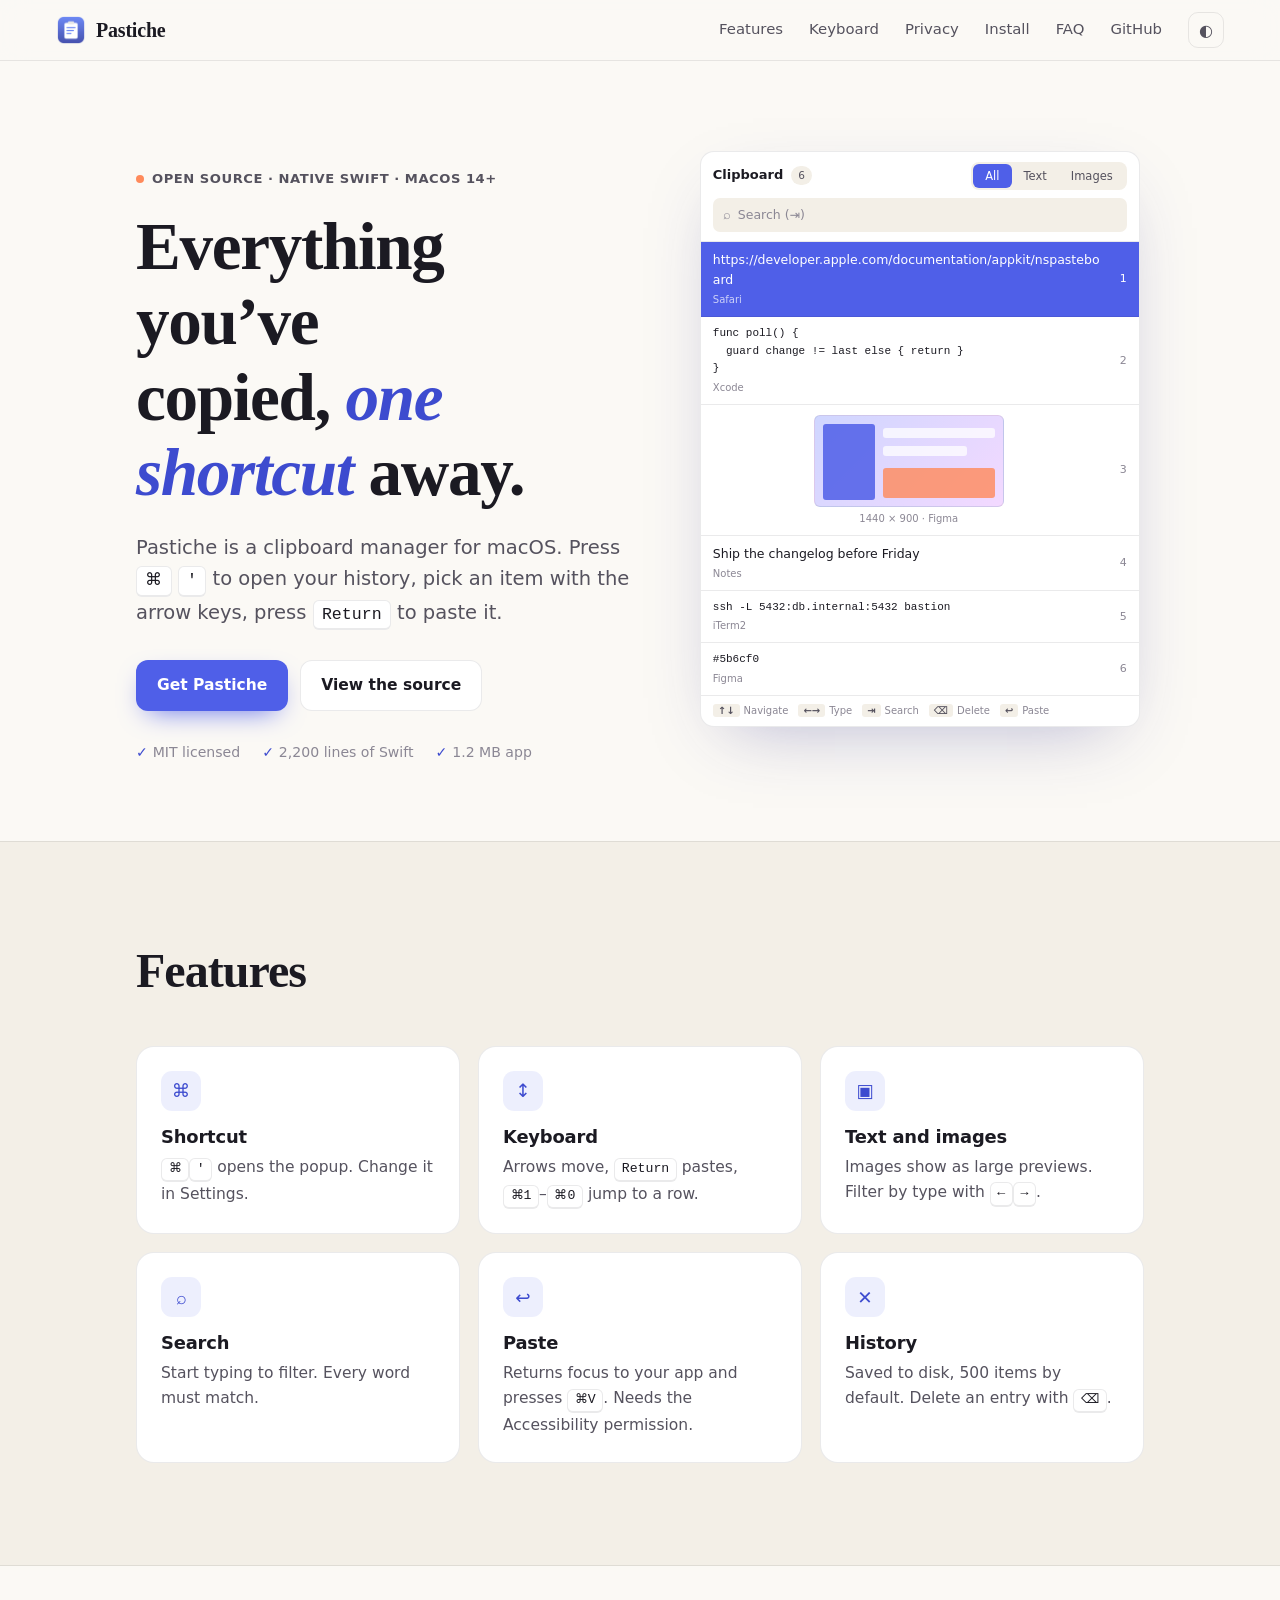
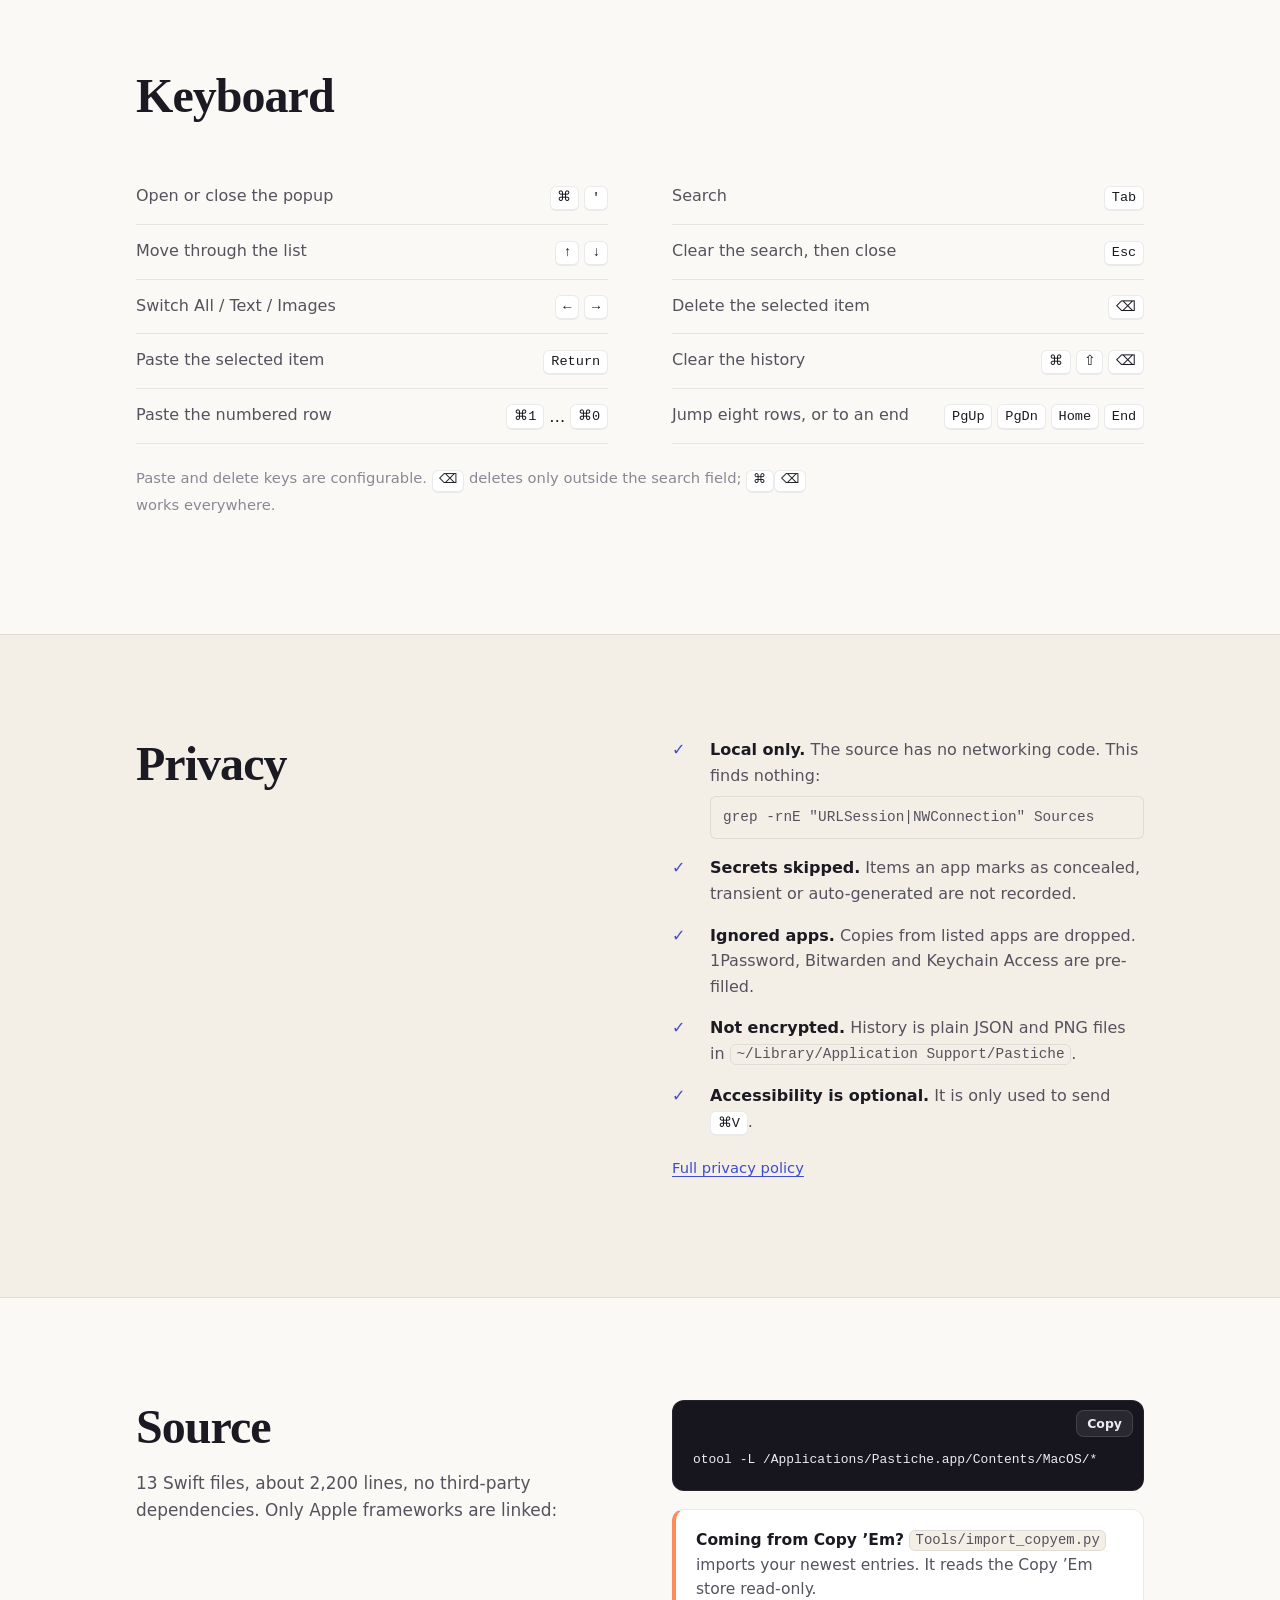
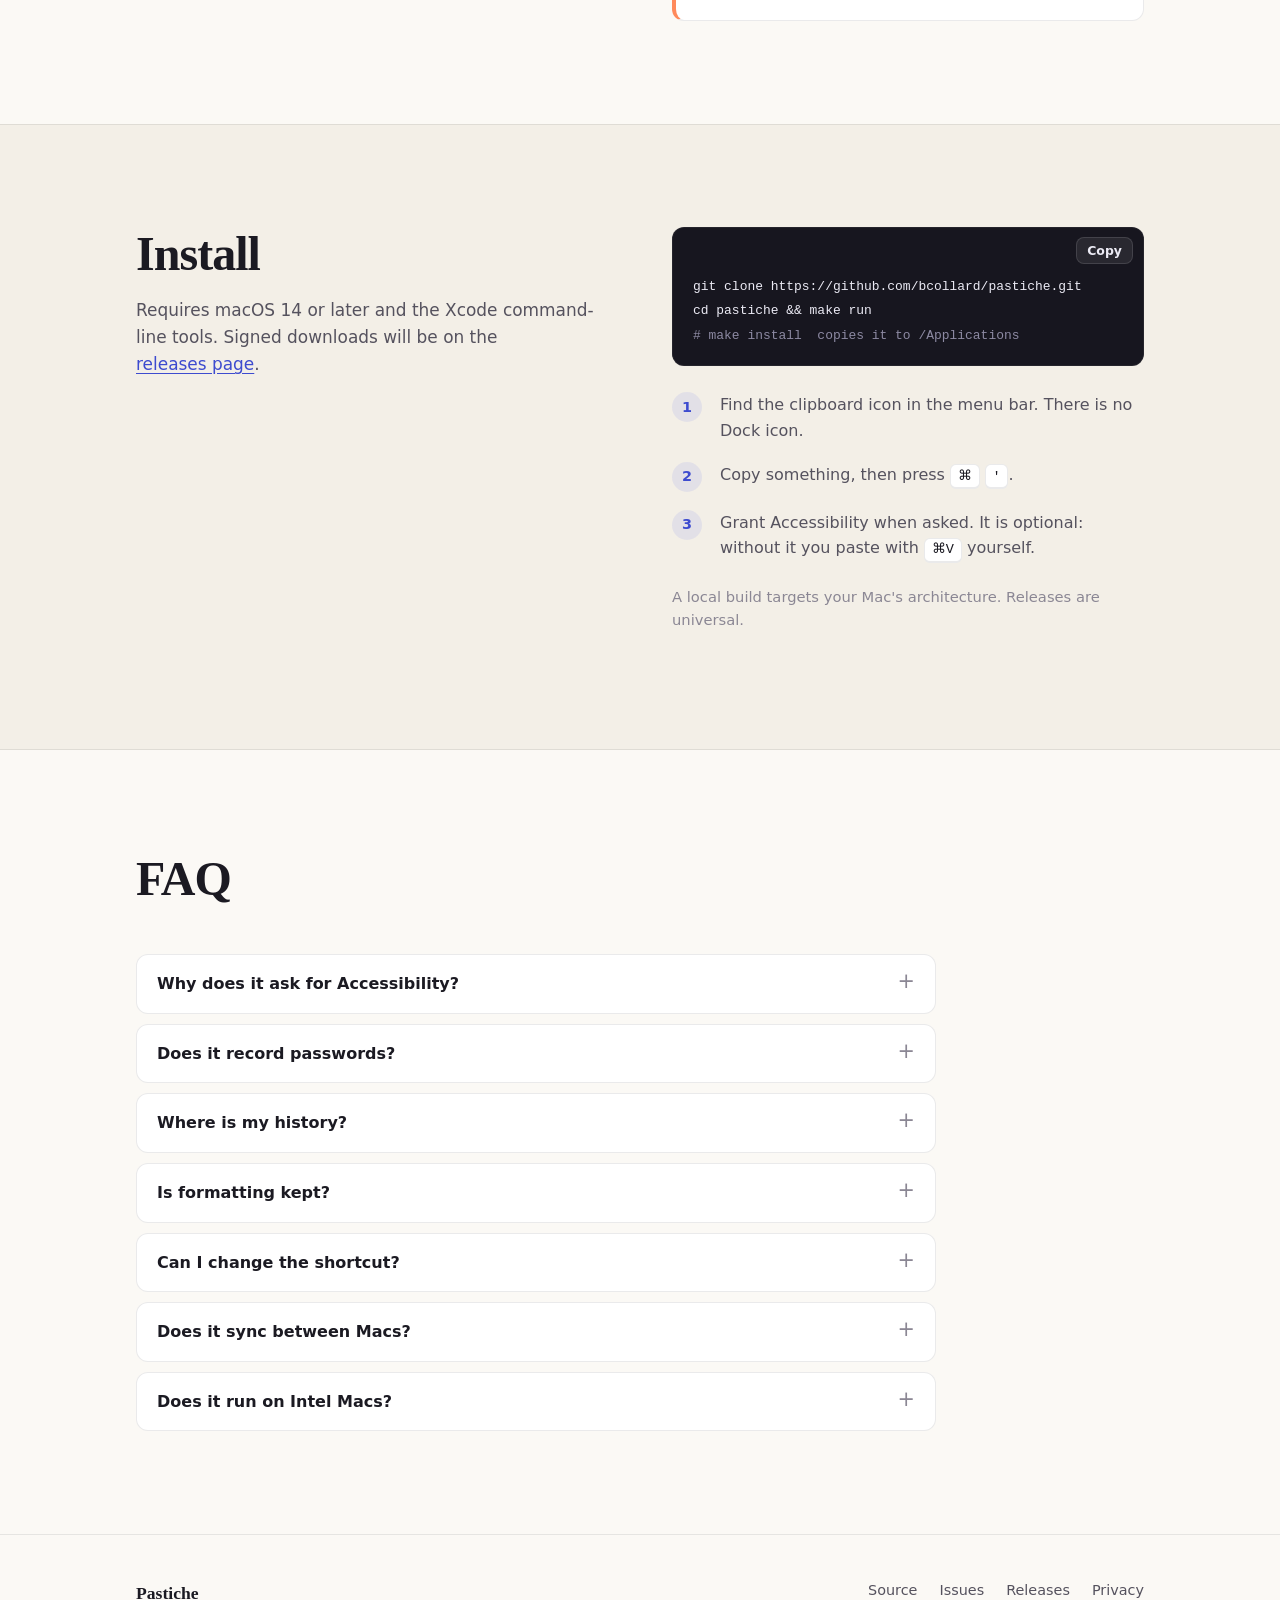
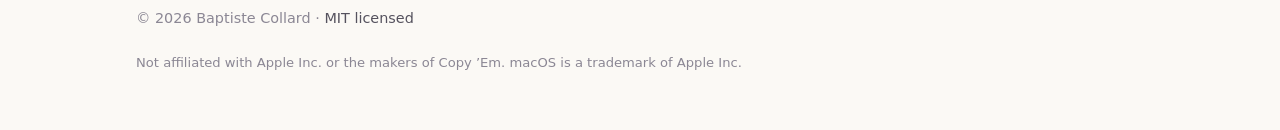
==== commit ef2eb931: "Tighten website copy: plain headings, shorter text Co-Authored-By: Claude Sonnet 5 <noreply@anthropi" ====
--- a/website/index.html
+++ b/website/index.html
@@ -5,7 +5,7 @@
   <meta name="viewport" content="width=device-width, initial-scale=1">
 
   <title>Pastiche — an open-source clipboard manager for macOS</title>
-  <meta name="description" content="Pastiche is a small, open-source clipboard manager for macOS. Press a shortcut, arrow to what you copied earlier, press Return to paste it. Text and images, inline search, nothing leaves your Mac.">
+  <meta name="description" content="Pastiche is an open-source clipboard manager for macOS. Text and images, inline search, keyboard-first. Nothing leaves your Mac.">
   <link rel="canonical" href="https://pastiche.runlocal.dev/">
 
   <meta name="theme-color" content="#fbf9f5" media="(prefers-color-scheme: light)">
@@ -22,7 +22,7 @@
   <meta property="og:locale" content="en_US">
   <meta property="og:url" content="https://pastiche.runlocal.dev/">
   <meta property="og:title" content="Pastiche — everything you've copied, one shortcut away">
-  <meta property="og:description" content="Open-source clipboard manager for macOS. Text and images, inline search, keyboard-first, and nothing leaves your Mac.">
+  <meta property="og:description" content="Open-source clipboard manager for macOS. Text and images, inline search, keyboard-first.">
   <meta property="og:image" content="https://pastiche.runlocal.dev/assets/og-image.png">
   <meta property="og:image:type" content="image/png">
   <meta property="og:image:width" content="1200">
@@ -83,18 +83,14 @@
     <div>
       <div class="eyebrow"><span class="dot"></span> Open source · Native Swift · macOS 14+</div>
       <h1>Everything you’ve copied, <em>one shortcut</em> away.</h1>
-      <p class="lede">
-        Pastiche keeps your clipboard history and brings it up on <kbd>⌘</kbd> <kbd>'</kbd>.
-        Arrow to the snippet or screenshot you copied an hour ago, press <kbd>Return</kbd>,
-        and it lands in the app you were just in.
-      </p>
+      <p class="lede">Pastiche is a clipboard manager for macOS. Press <kbd>⌘</kbd> <kbd>'</kbd> to open your history, pick an item with the arrow keys, press <kbd>Return</kbd> to paste it.</p>
       <div class="cta">
         <a class="btn btn-primary" href="#install">Get Pastiche</a>
         <a class="btn btn-ghost" href="https://github.com/bcollard/pastiche">View the source</a>
       </div>
       <ul class="facts">
         <li>MIT licensed</li>
-        <li>About 2,200 lines of Swift</li>
+        <li>2,200 lines of Swift</li>
         <li>1.2&nbsp;MB app</li>
       </ul>
     </div>
@@ -134,24 +130,20 @@
 <!-- ================= Features ================= -->
 <section class="section section-alt" id="features">
   <div class="container">
-    <div class="section-head">
-      <div class="eyebrow"><span class="dot"></span> What it does</div>
-      <h2>A clipboard history, and not much else.</h2>
-      <p>Pastiche does one job. There is no sync, no snippet library, and no stack of settings to work through before it is useful.</p>
-    </div>
+    <div class="section-head"><h2>Features</h2></div>
     <div class="cards">
-      <article class="card"><div class="glyph">⌘</div><h3>One shortcut</h3>
-        <p><kbd>⌘</kbd><kbd>'</kbd> by default, rebindable to anything with a modifier. The popup opens on the screen your pointer is on, and closes when you click away.</p></article>
-      <article class="card"><div class="glyph">↕</div><h3>Keyboard all the way</h3>
-        <p>Arrows to move, <kbd>←</kbd><kbd>→</kbd> to switch between All, Text and Images, <kbd>Return</kbd> to paste, <kbd>⌘1</kbd>–<kbd>⌘0</kbd> to jump straight to a row.</p></article>
+      <article class="card"><div class="glyph">⌘</div><h3>Shortcut</h3>
+        <p><kbd>⌘</kbd><kbd>'</kbd> opens the popup. Change it in Settings.</p></article>
+      <article class="card"><div class="glyph">↕</div><h3>Keyboard</h3>
+        <p>Arrows move, <kbd>Return</kbd> pastes, <kbd>⌘1</kbd>–<kbd>⌘0</kbd> jump to a row.</p></article>
       <article class="card"><div class="glyph">▣</div><h3>Text and images</h3>
-        <p>Snippets show as text. Images show as large previews sized to their own aspect ratio, so a screenshot looks like a screenshot. Filter to either type.</p></article>
-      <article class="card"><div class="glyph">⌕</div><h3>Search as you type</h3>
-        <p>Start typing and the list narrows. Every word has to match, so “png kong” finds what you would expect. <kbd>Tab</kbd> jumps into the field if you prefer.</p></article>
-      <article class="card"><div class="glyph">↩</div><h3>Pastes where you were</h3>
-        <p>Hands focus back to the app you came from and presses <kbd>⌘V</kbd> for you. That needs the Accessibility permission; without it, Pastiche just loads the clipboard.</p></article>
-      <article class="card"><div class="glyph">✕</div><h3>Forgets on request</h3>
-        <p>Delete an entry with <kbd>⌫</kbd> as you navigate, or clear everything. History is saved to disk, capped at 500 items by default, and survives restarts.</p></article>
+        <p>Images show as large previews. Filter by type with <kbd>←</kbd><kbd>→</kbd>.</p></article>
+      <article class="card"><div class="glyph">⌕</div><h3>Search</h3>
+        <p>Start typing to filter. Every word must match.</p></article>
+      <article class="card"><div class="glyph">↩</div><h3>Paste</h3>
+        <p>Returns focus to your app and presses <kbd>⌘V</kbd>. Needs the Accessibility permission.</p></article>
+      <article class="card"><div class="glyph">✕</div><h3>History</h3>
+        <p>Saved to disk, 500 items by default. Delete an entry with <kbd>⌫</kbd>.</p></article>
     </div>
   </div>
 </section>
@@ -159,11 +151,7 @@
 <!-- ================= Keyboard ================= -->
 <section class="section" id="keyboard">
   <div class="container">
-    <div class="section-head">
-      <div class="eyebrow"><span class="dot"></span> Keyboard</div>
-      <h2>Built to be used without the mouse.</h2>
-      <p>The paste key and the delete key are configurable. Everything else works as listed.</p>
-    </div>
+    <div class="section-head"><h2>Keyboard</h2></div>
     <div class="keys">
       <div>
         <div class="key-row"><span>Open or close the popup</span><span class="combo"><kbd>⌘</kbd><kbd>'</kbd></span></div>
@@ -173,56 +161,46 @@
         <div class="key-row"><span>Paste the numbered row</span><span class="combo"><kbd>⌘1</kbd> … <kbd>⌘0</kbd></span></div>
       </div>
       <div>
-        <div class="key-row"><span>Search (or just start typing)</span><span class="combo"><kbd>Tab</kbd></span></div>
+        <div class="key-row"><span>Search</span><span class="combo"><kbd>Tab</kbd></span></div>
         <div class="key-row"><span>Clear the search, then close</span><span class="combo"><kbd>Esc</kbd></span></div>
         <div class="key-row"><span>Delete the selected item</span><span class="combo"><kbd>⌫</kbd></span></div>
-        <div class="key-row"><span>Clear the whole history</span><span class="combo"><kbd>⌘</kbd><kbd>⇧</kbd><kbd>⌫</kbd></span></div>
-        <div class="key-row"><span>Jump eight rows, or to either end</span><span class="combo"><kbd>PgUp</kbd><kbd>PgDn</kbd><kbd>Home</kbd><kbd>End</kbd></span></div>
-      </div>
-    </div>
-    <p class="note">Bare <kbd>⌫</kbd> only deletes while the caret is outside the search field, where it has to stay ordinary text editing. <kbd>⌘</kbd><kbd>⌫</kbd> deletes from either place.</p>
+        <div class="key-row"><span>Clear the history</span><span class="combo"><kbd>⌘</kbd><kbd>⇧</kbd><kbd>⌫</kbd></span></div>
+        <div class="key-row"><span>Jump eight rows, or to an end</span><span class="combo"><kbd>PgUp</kbd><kbd>PgDn</kbd><kbd>Home</kbd><kbd>End</kbd></span></div>
+      </div>
+    </div>
+    <p class="note">Paste and delete keys are configurable. <kbd>⌫</kbd> deletes only outside the search field; <kbd>⌘</kbd><kbd>⌫</kbd> works everywhere.</p>
   </div>
 </section>
 
 <!-- ================= Privacy ================= -->
 <section class="section section-alt" id="privacy">
   <div class="container split">
-    <div class="section-head" style="margin-bottom:0">
-      <div class="eyebrow"><span class="dot"></span> Privacy</div>
-      <h2>Your clipboard is the most sensitive thing on your Mac.</h2>
-      <p>It is where passwords, tokens and half-written messages pass through. Pastiche is designed around that, and it tells you where the limits are.</p>
-    </div>
+    <div class="section-head" style="margin-bottom:0"><h2>Privacy</h2></div>
     <div>
       <ul class="list">
-        <li><span><strong>It never leaves your Mac.</strong> The source contains no networking code, and no analytics. You can check, and this finds nothing:<code class="block">grep -rnE "URLSession|NWConnection" Sources</code></span></li>
-        <li><span><strong>Secrets are skipped.</strong> Anything an app marks as concealed, the convention password managers use on the pasteboard, is never recorded. Neither are transient or auto-generated items.</span></li>
-        <li><span><strong>Ignore any app.</strong> Copies made while a listed app is in front are dropped. 1Password, Bitwarden and Keychain Access are pre-filled.</span></li>
-        <li><span><strong>Nothing is encrypted at rest.</strong> History is plain JSON plus PNG files in <code>~/Library/Application Support</code>. Treat that folder like any file of your own notes. “Clear history” deletes both.</span></li>
-        <li><span><strong>Accessibility is optional.</strong> It is used for one thing, pressing <kbd>⌘V</kbd> in the app you came from.</span></li>
+        <li><span><strong>Local only.</strong> The source has no networking code. This finds nothing:<code class="block">grep -rnE "URLSession|NWConnection" Sources</code></span></li>
+        <li><span><strong>Secrets skipped.</strong> Items an app marks as concealed, transient or auto-generated are not recorded.</span></li>
+        <li><span><strong>Ignored apps.</strong> Copies from listed apps are dropped. 1Password, Bitwarden and Keychain Access are pre-filled.</span></li>
+        <li><span><strong>Not encrypted.</strong> History is plain JSON and PNG files in <code>~/Library/Application Support/Pastiche</code>.</span></li>
+        <li><span><strong>Accessibility is optional.</strong> It is only used to send <kbd>⌘V</kbd>.</span></li>
       </ul>
-      <p class="note" style="margin-top:20px">The full policy is on the <a href="privacy.html">privacy page</a>.</p>
-    </div>
-  </div>
-</section>
-
-<!-- ================= Verify ================= -->
+      <p class="note" style="margin-top:20px"><a href="privacy.html">Full privacy policy</a></p>
+    </div>
+  </div>
+</section>
+
+<!-- ================= Source ================= -->
 <section class="section" id="verify">
   <div class="container split">
-    <div class="section-head" style="margin-bottom:0">
-      <div class="eyebrow"><span class="dot"></span> Check it yourself</div>
-      <h2>Small enough to read.</h2>
-      <p>Thirteen Swift files and about 2,200 lines, with no third-party dependencies. It links Apple frameworks and nothing else, which is a one-line check:</p>
-    </div>
+    <div class="section-head" style="margin-bottom:0"><h2>Source</h2>
+      <p>13 Swift files, about 2,200 lines, no third-party dependencies. Only Apple frameworks are linked:</p></div>
     <div>
       <div class="codeblock">
         <button class="copy" type="button" data-copy="otool -L /Applications/Pastiche.app/Contents/MacOS/*">Copy</button>
-<pre><code>otool -L /Applications/Pastiche.app/Contents/MacOS/*
-<span class="c"># AppKit, SwiftUI, Carbon, CryptoKit,</span>
-<span class="c"># ServiceManagement… all Apple's.</span></code></pre>
+<pre><code>otool -L /Applications/Pastiche.app/Contents/MacOS/*</code></pre>
       </div>
       <div class="callout" style="margin-top:18px">
-        <strong>Coming from Copy ’Em?</strong> The repository includes an importer that reads its store
-        <em>read-only</em> and brings over your newest entries, images converted to PNG. Pastiche is not affiliated with Copy ’Em.
+        <strong>Coming from Copy ’Em?</strong> <code>Tools/import_copyem.py</code> imports your newest entries. It reads the Copy ’Em store read-only.
       </div>
     </div>
   </div>
@@ -231,24 +209,21 @@
 <!-- ================= Install ================= -->
 <section class="section section-alt" id="install">
   <div class="container split">
-    <div class="section-head" style="margin-bottom:0">
-      <div class="eyebrow"><span class="dot"></span> Install</div>
-      <h2>Build it in two commands.</h2>
-      <p>You need macOS 14 or later and the Xcode command-line tools. Signed and notarized downloads will be published on the <a href="https://github.com/bcollard/pastiche/releases">releases page</a>.</p>
-    </div>
+    <div class="section-head" style="margin-bottom:0"><h2>Install</h2>
+      <p>Requires macOS 14 or later and the Xcode command-line tools. Signed downloads will be on the <a href="https://github.com/bcollard/pastiche/releases">releases page</a>.</p></div>
     <div>
       <div class="codeblock">
         <button class="copy" type="button" data-copy="git clone https://github.com/bcollard/pastiche.git&#10;cd pastiche &amp;&amp; make run">Copy</button>
 <pre><code>git clone https://github.com/bcollard/pastiche.git
 cd pastiche &amp;&amp; make run
-<span class="c"># make install  →  copies it to /Applications</span></code></pre>
+<span class="c"># make install  copies it to /Applications</span></code></pre>
       </div>
       <ol class="steps" style="margin-top:26px">
-        <li><span><strong>Look for the clipboard icon</strong> in your menu bar. There is no Dock icon and no main window.</span></li>
-        <li><span><strong>Copy a few things, then press <kbd>⌘</kbd> <kbd>'</kbd></strong> to open the popup.</span></li>
-        <li><span><strong>Grant Accessibility when asked</strong>, so Return can paste for you. You can decline and paste with <kbd>⌘V</kbd> yourself.</span></li>
+        <li><span>Find the clipboard icon in the menu bar. There is no Dock icon.</span></li>
+        <li><span>Copy something, then press <kbd>⌘</kbd> <kbd>'</kbd>.</span></li>
+        <li><span>Grant Accessibility when asked. It is optional: without it you paste with <kbd>⌘V</kbd> yourself.</span></li>
       </ol>
-      <p class="note">Builds run on the architecture of the Mac that made them, so one from an Apple silicon Mac is arm64-only.</p>
+      <p class="note">A local build targets your Mac's architecture. Releases are universal.</p>
     </div>
   </div>
 </section>
@@ -256,25 +231,22 @@
 <!-- ================= FAQ ================= -->
 <section class="section" id="faq">
   <div class="container">
-    <div class="section-head">
-      <div class="eyebrow"><span class="dot"></span> Questions</div>
-      <h2>Worth answering up front.</h2>
-    </div>
+    <div class="section-head"><h2>FAQ</h2></div>
     <div class="faq">
       <details><summary>Why does it ask for Accessibility?</summary>
-        <p>Only to press <kbd>⌘V</kbd> in the app you came from. macOS treats posting keystrokes to another app as controlling the computer. The popup, the shortcut and the history all work without it; turn off “Paste into the active app automatically” and Pastiche will simply put the item on your clipboard.</p></details>
-      <details><summary>Does it record my passwords?</summary>
-        <p>Not from any app that marks its copies as concealed, which is the convention password managers use on the pasteboard; 1Password does. An app that does not mark its secrets is recorded like any other copy. That is what the ignored-apps list is for: 1Password, Bitwarden and Keychain Access are pre-filled, and you can add any other app by its bundle ID. You can also delete an entry with <kbd>⌫</kbd>.</p></details>
-      <details><summary>Where is my history, and is it encrypted?</summary>
-        <p>In <code>~/Library/Application Support/Pastiche/</code>: text in <code>history.json</code>, images as PNGs. It is not encrypted. If that matters for your threat model, FileVault covers the disk and the ignored-apps list covers the sources you care about.</p></details>
-      <details><summary>Is formatting preserved when I paste?</summary>
-        <p>No. Pastiche keeps plain text and images. Rich text, files and other pasteboard types are not stored, and text pastes back as plain text.</p></details>
+        <p>To press <kbd>⌘V</kbd> in the app you came from. Without it, Pastiche copies the item and you paste it yourself.</p></details>
+      <details><summary>Does it record passwords?</summary>
+        <p>Not from apps that mark them as concealed; 1Password does. Add any other app to the ignored list in Settings, or delete the entry with <kbd>⌫</kbd>.</p></details>
+      <details><summary>Where is my history?</summary>
+        <p>In <code>~/Library/Application Support/Pastiche/</code>. It is not encrypted.</p></details>
+      <details><summary>Is formatting kept?</summary>
+        <p>No. Pastiche stores plain text and images.</p></details>
       <details><summary>Can I change the shortcut?</summary>
-        <p>Yes. Settings has a recorder for the global shortcut, a choice between <kbd>Return</kbd> and <kbd>⌘</kbd><kbd>Return</kbd> for pasting, and a choice for the delete key. The history cap is adjustable from 10 to 10,000 items.</p></details>
+        <p>Yes, in Settings. The paste key, the delete key and the history size (10 to 10,000) are configurable too.</p></details>
       <details><summary>Does it sync between Macs?</summary>
-        <p>No, and it is not planned. Everything stays on the Mac that copied it.</p></details>
+        <p>No.</p></details>
       <details><summary>Does it run on Intel Macs?</summary>
-        <p>The code is not Apple-silicon specific, but a build made on an Apple silicon Mac is arm64-only. Build on an Intel Mac, or open an issue if you would like universal binaries published.</p></details>
+        <p>Releases are universal. A local build targets the Mac it was built on.</p></details>
     </div>
   </div>
 </section>
@@ -293,7 +265,7 @@
         <a href="privacy.html">Privacy</a>
       </nav>
     </div>
-    <p class="legal">Pastiche is an independent project and is not affiliated with Apple Inc. or the makers of Copy ’Em. macOS is a trademark of Apple Inc.</p>
+    <p class="legal">Not affiliated with Apple Inc. or the makers of Copy ’Em. macOS is a trademark of Apple Inc.</p>
   </div>
 </footer>
 
--- a/website/styles.css
+++ b/website/styles.css
@@ -264,6 +264,10 @@
 .legal { margin-top: 22px; font-size: 0.82rem; max-width: 60em; }
 
 /* ---------- Prose pages (privacy, 404) ---------- */
+.prose table { width: 100%; border-collapse: collapse; margin: 14px 0; font-size: 0.95rem; }
+.prose th, .prose td { text-align: left; padding: 10px 12px; border-bottom: 1px solid var(--border); vertical-align: top; }
+.prose th { color: var(--text-3); font-weight: 600; font-size: 0.82rem; text-transform: uppercase; letter-spacing: 0.04em; }
+.prose td { color: var(--text-2); }
 .prose { max-width: 44em; padding: clamp(40px, 7vw, 80px) 0 80px; }
 .prose h1 { font-size: clamp(2.2rem, 5vw, 3.4rem); margin-bottom: 8px; }
 .prose h2 { font-size: 1.55rem; margin: 40px 0 10px; }
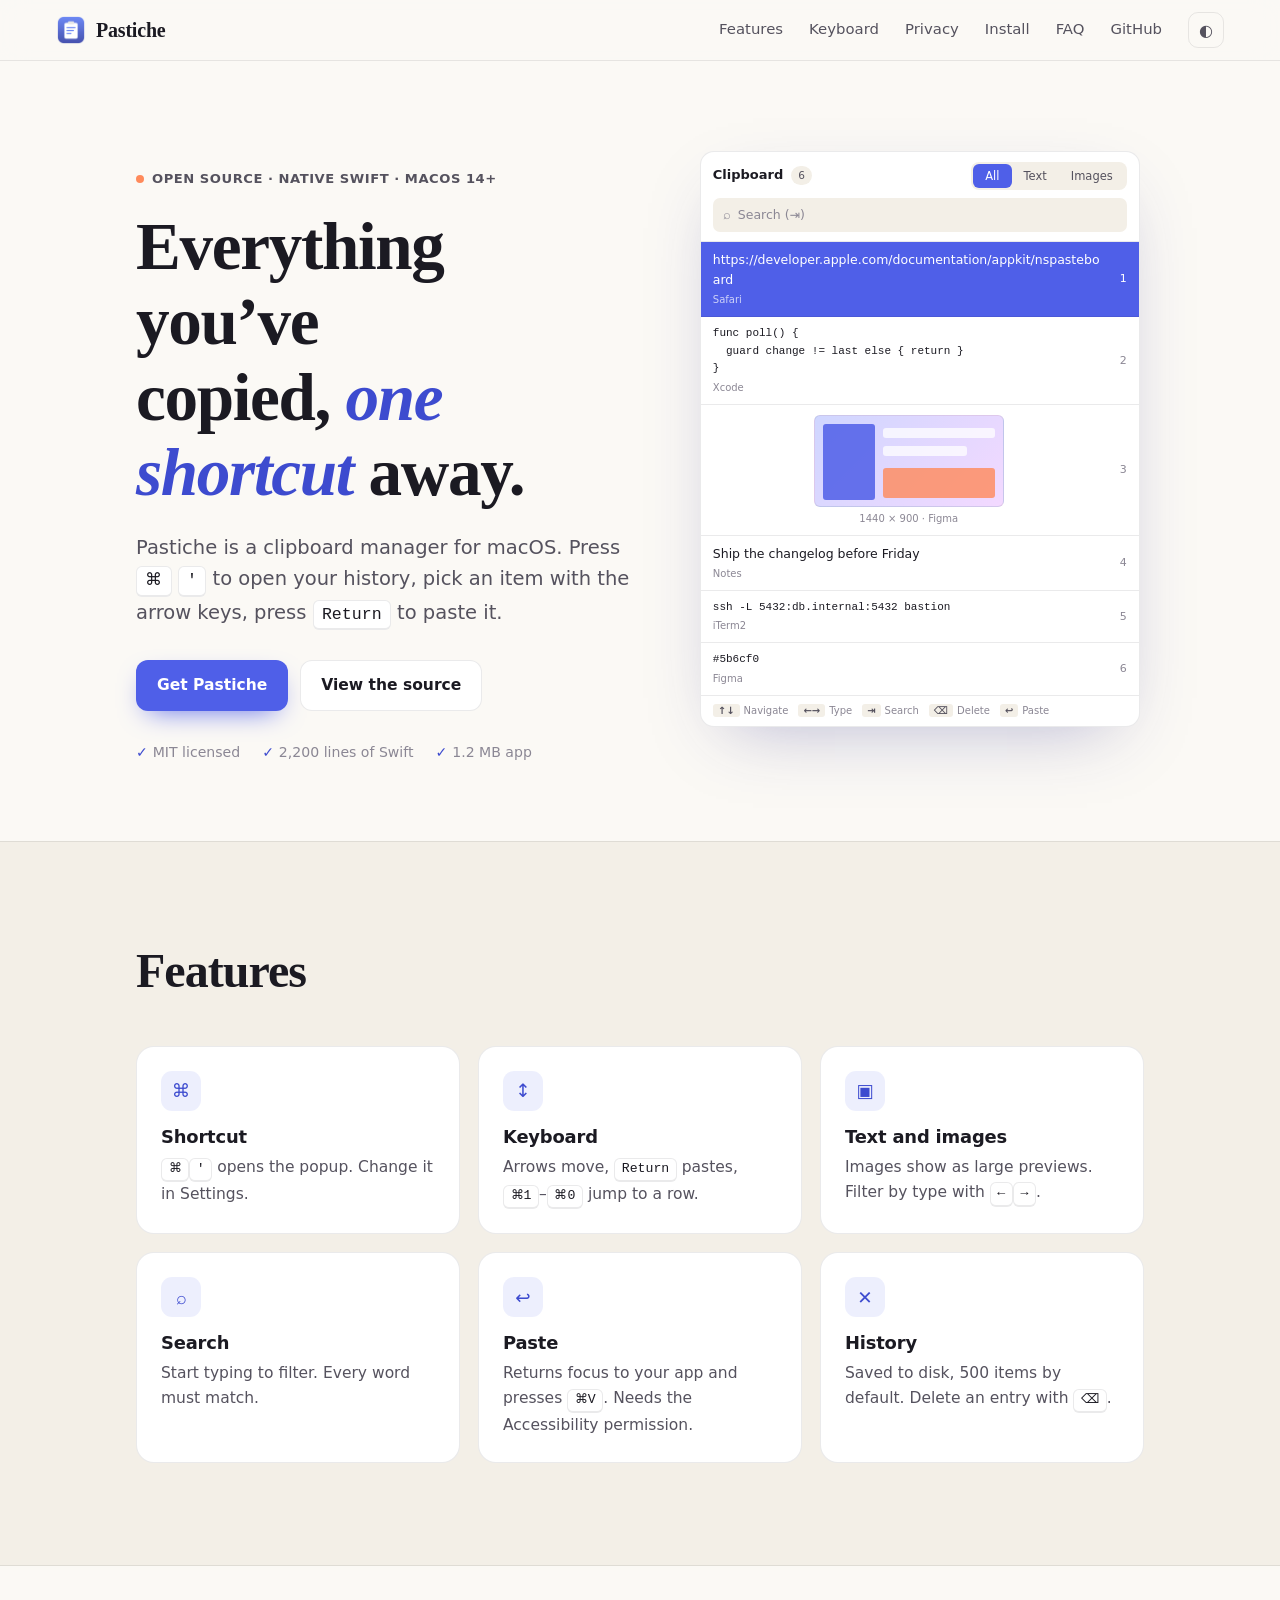
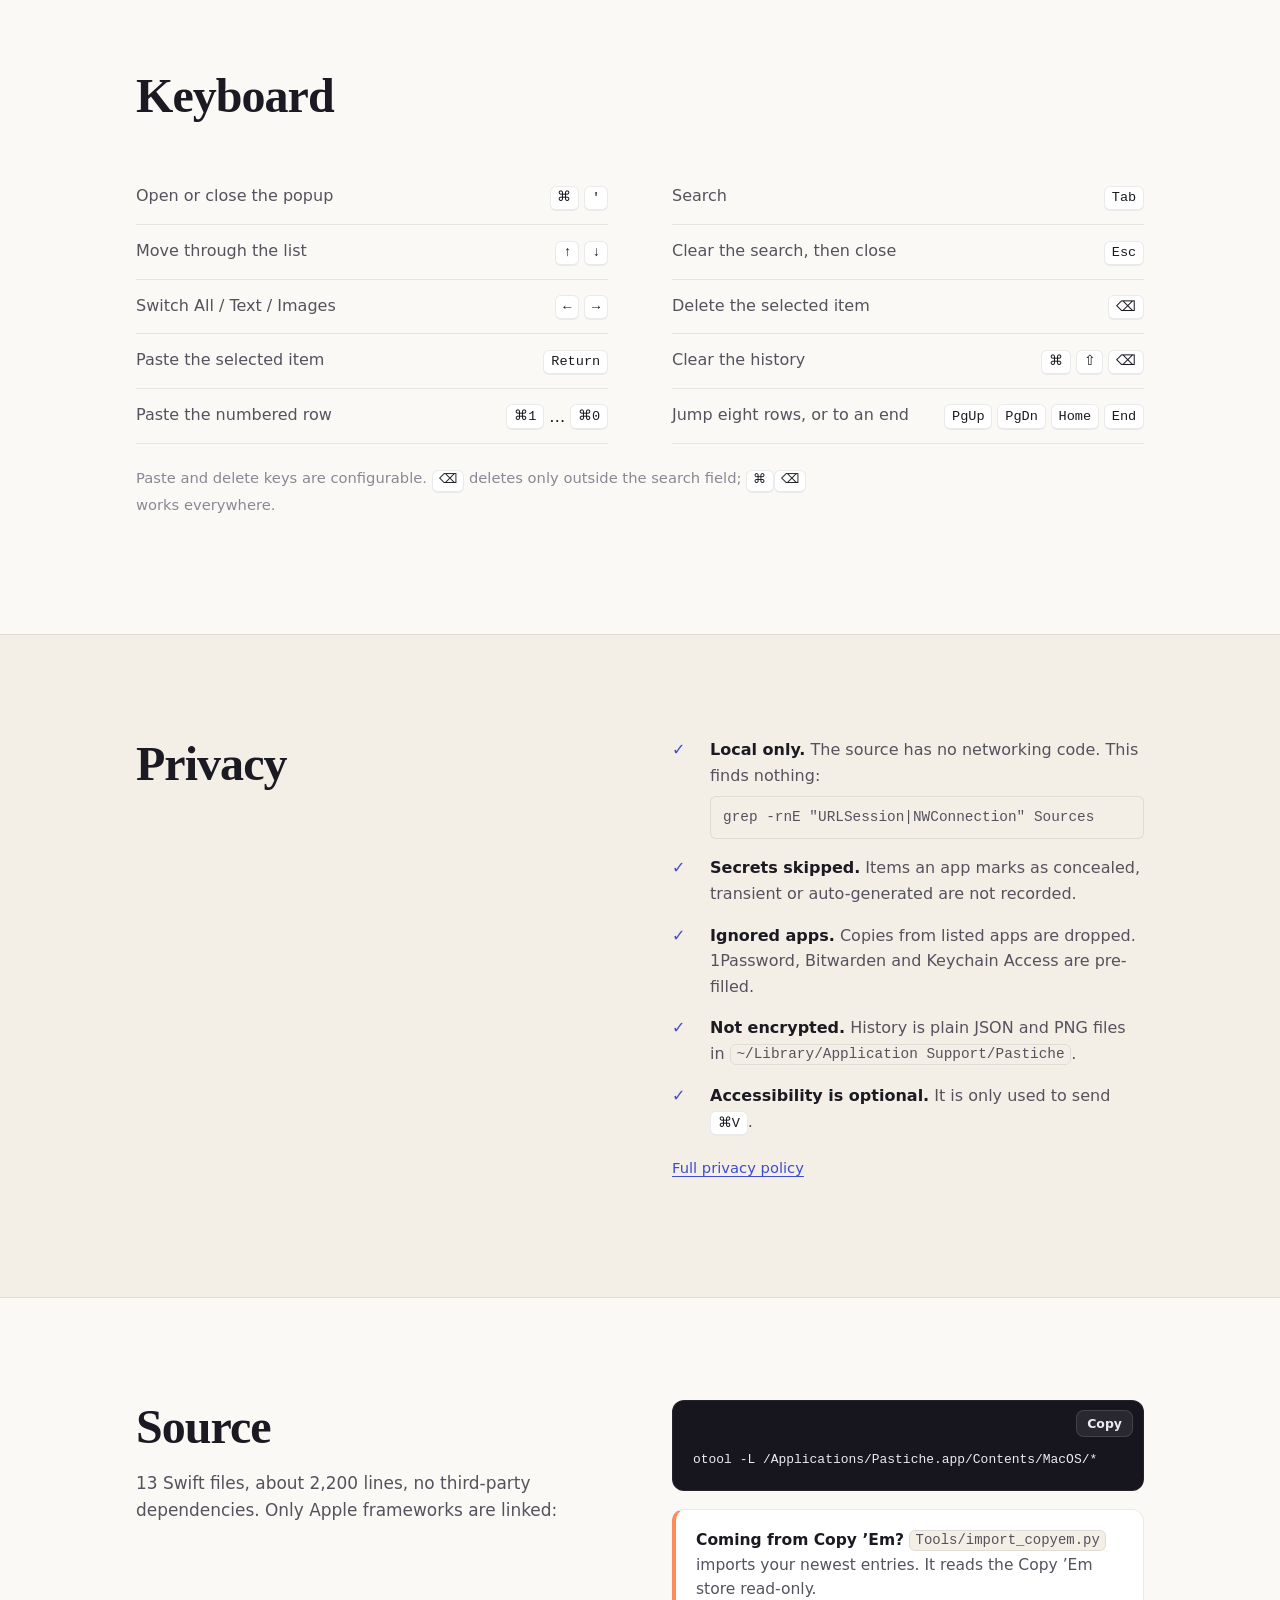
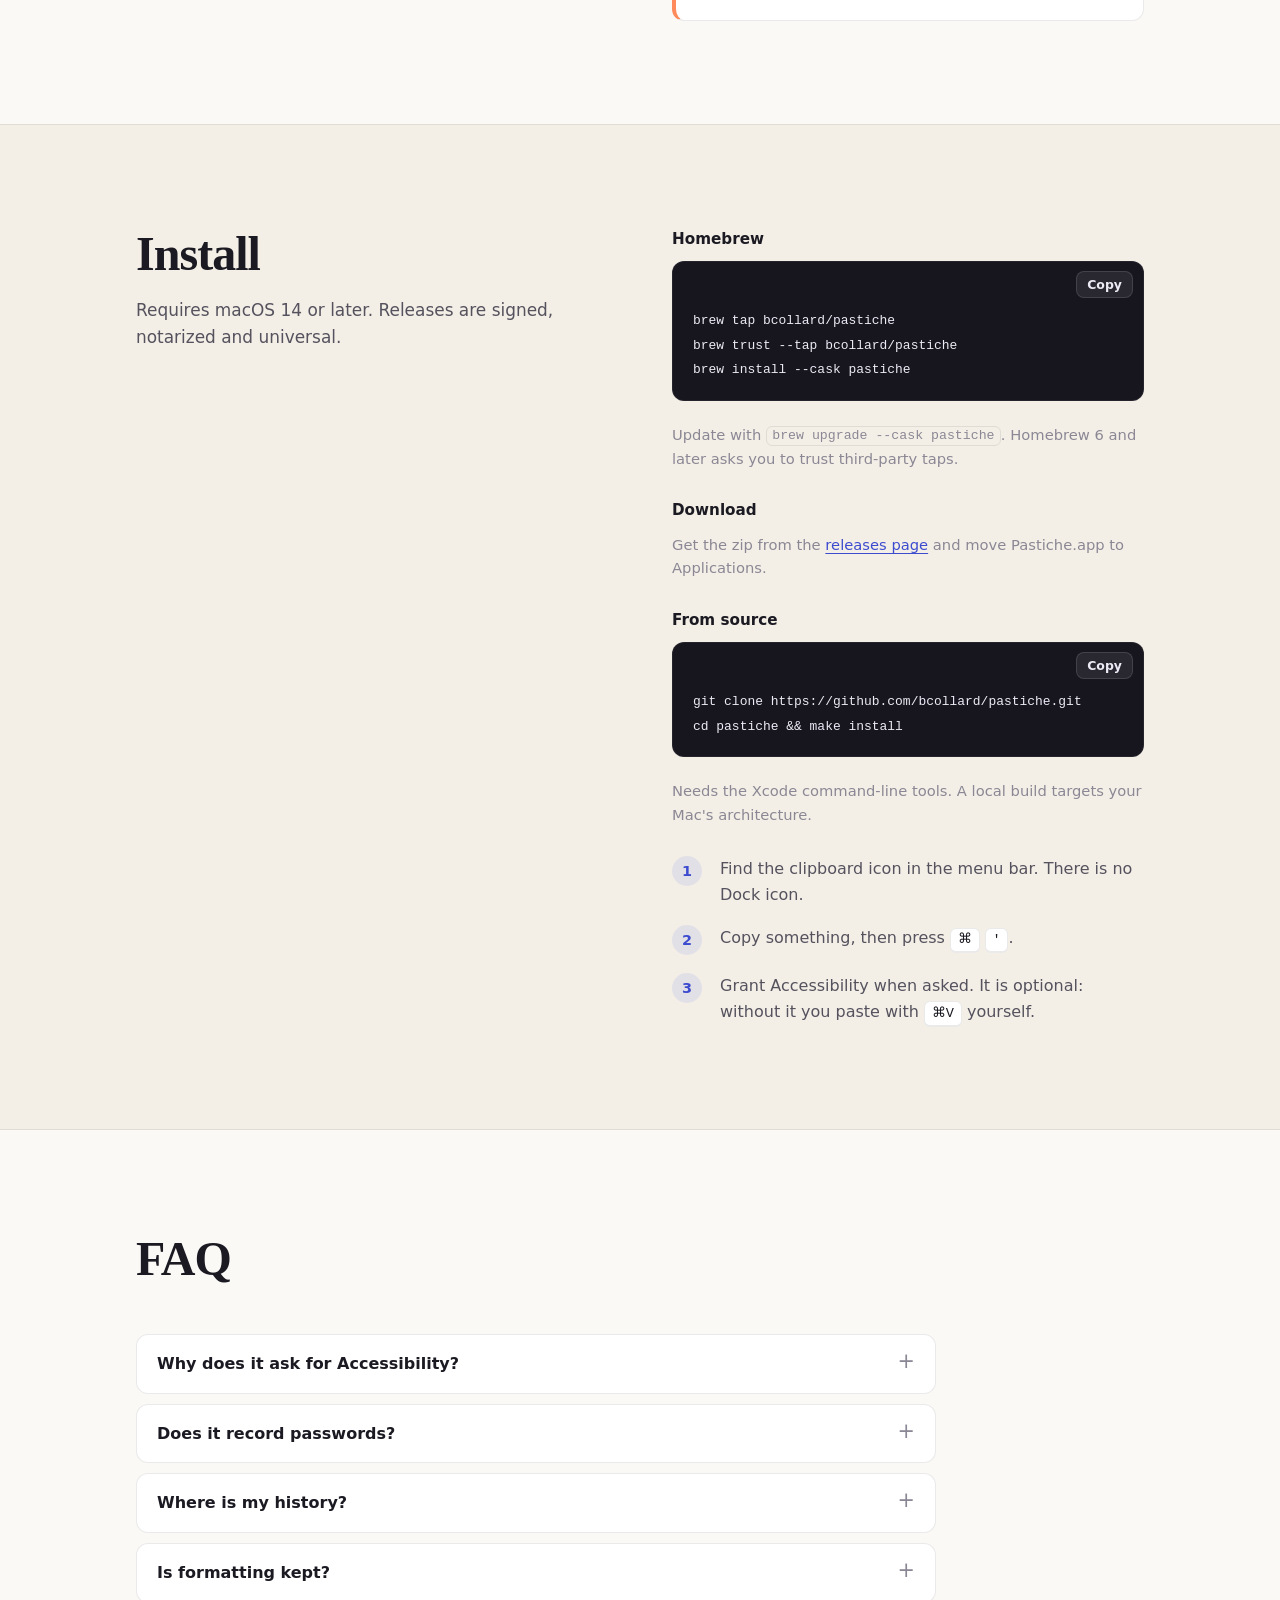
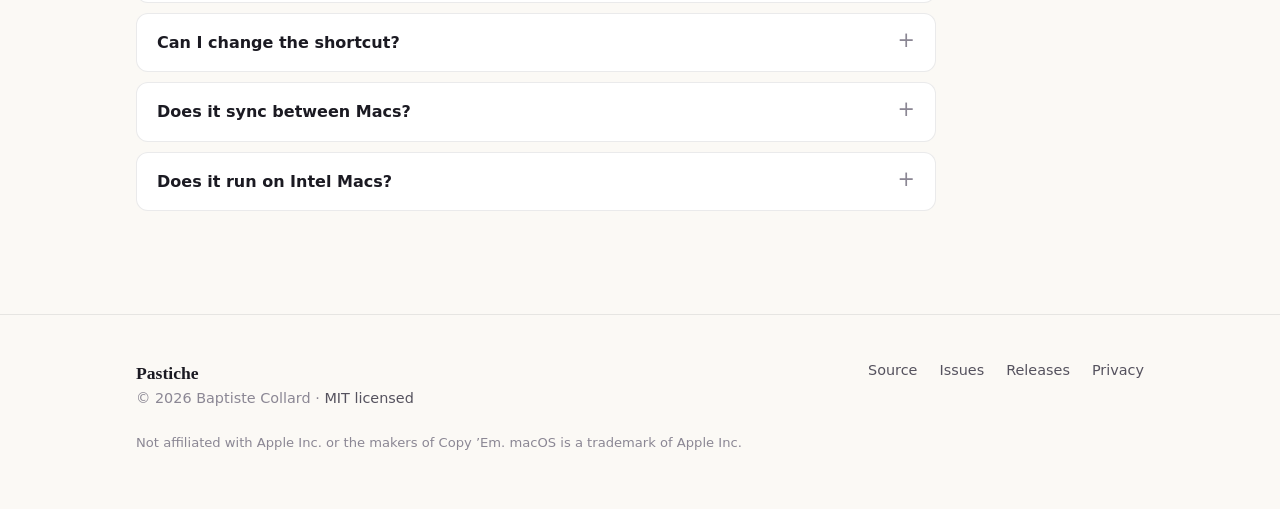
==== commit f2e631cd: "Website: lead the Install section with Homebrew Co-Authored-By: Claude Sonnet 5 <noreply@anthropic.c" ====
--- a/website/index.html
+++ b/website/index.html
@@ -210,20 +210,33 @@
 <section class="section section-alt" id="install">
   <div class="container split">
     <div class="section-head" style="margin-bottom:0"><h2>Install</h2>
-      <p>Requires macOS 14 or later and the Xcode command-line tools. Signed downloads will be on the <a href="https://github.com/bcollard/pastiche/releases">releases page</a>.</p></div>
-    <div>
+      <p>Requires macOS 14 or later. Releases are signed, notarized and universal.</p></div>
+    <div>
+      <p class="method">Homebrew</p>
       <div class="codeblock">
-        <button class="copy" type="button" data-copy="git clone https://github.com/bcollard/pastiche.git&#10;cd pastiche &amp;&amp; make run">Copy</button>
+        <button class="copy" type="button" data-copy="brew tap bcollard/pastiche&#10;brew trust --tap bcollard/pastiche&#10;brew install --cask pastiche">Copy</button>
+<pre><code>brew tap bcollard/pastiche
+brew trust --tap bcollard/pastiche
+brew install --cask pastiche</code></pre>
+      </div>
+      <p class="note">Update with <code>brew upgrade --cask pastiche</code>. Homebrew 6 and later asks you to trust third-party taps.</p>
+
+      <p class="method">Download</p>
+      <p class="note" style="margin-top:0">Get the zip from the <a href="https://github.com/bcollard/pastiche/releases">releases page</a> and move Pastiche.app to Applications.</p>
+
+      <p class="method">From source</p>
+      <div class="codeblock">
+        <button class="copy" type="button" data-copy="git clone https://github.com/bcollard/pastiche.git&#10;cd pastiche &amp;&amp; make install">Copy</button>
 <pre><code>git clone https://github.com/bcollard/pastiche.git
-cd pastiche &amp;&amp; make run
-<span class="c"># make install  copies it to /Applications</span></code></pre>
-      </div>
-      <ol class="steps" style="margin-top:26px">
+cd pastiche &amp;&amp; make install</code></pre>
+      </div>
+      <p class="note">Needs the Xcode command-line tools. A local build targets your Mac's architecture.</p>
+
+      <ol class="steps" style="margin-top:30px">
         <li><span>Find the clipboard icon in the menu bar. There is no Dock icon.</span></li>
         <li><span>Copy something, then press <kbd>⌘</kbd> <kbd>'</kbd>.</span></li>
         <li><span>Grant Accessibility when asked. It is optional: without it you paste with <kbd>⌘V</kbd> yourself.</span></li>
       </ol>
-      <p class="note">A local build targets your Mac's architecture. Releases are universal.</p>
     </div>
   </div>
 </section>
--- a/website/styles.css
+++ b/website/styles.css
@@ -246,6 +246,10 @@
 .steps li::before { content: counter(s); display: inline-flex; align-items: center; justify-content: center; width: 30px; height: 30px; border-radius: 50%; background: var(--brand-soft); color: var(--brand-ink); font-weight: 700; font-size: 0.9rem; }
 .steps strong { color: var(--text); }
 
+/* Install methods */
+.method { font-size: 0.95rem; font-weight: 600; margin: 28px 0 10px; }
+.method:first-child { margin-top: 0; }
+
 /* FAQ */
 .faq { max-width: 50em; display: grid; gap: 10px; }
 .faq details { background: var(--bg-elev); border: 1px solid var(--border); border-radius: var(--radius-md); padding: 0 20px; }
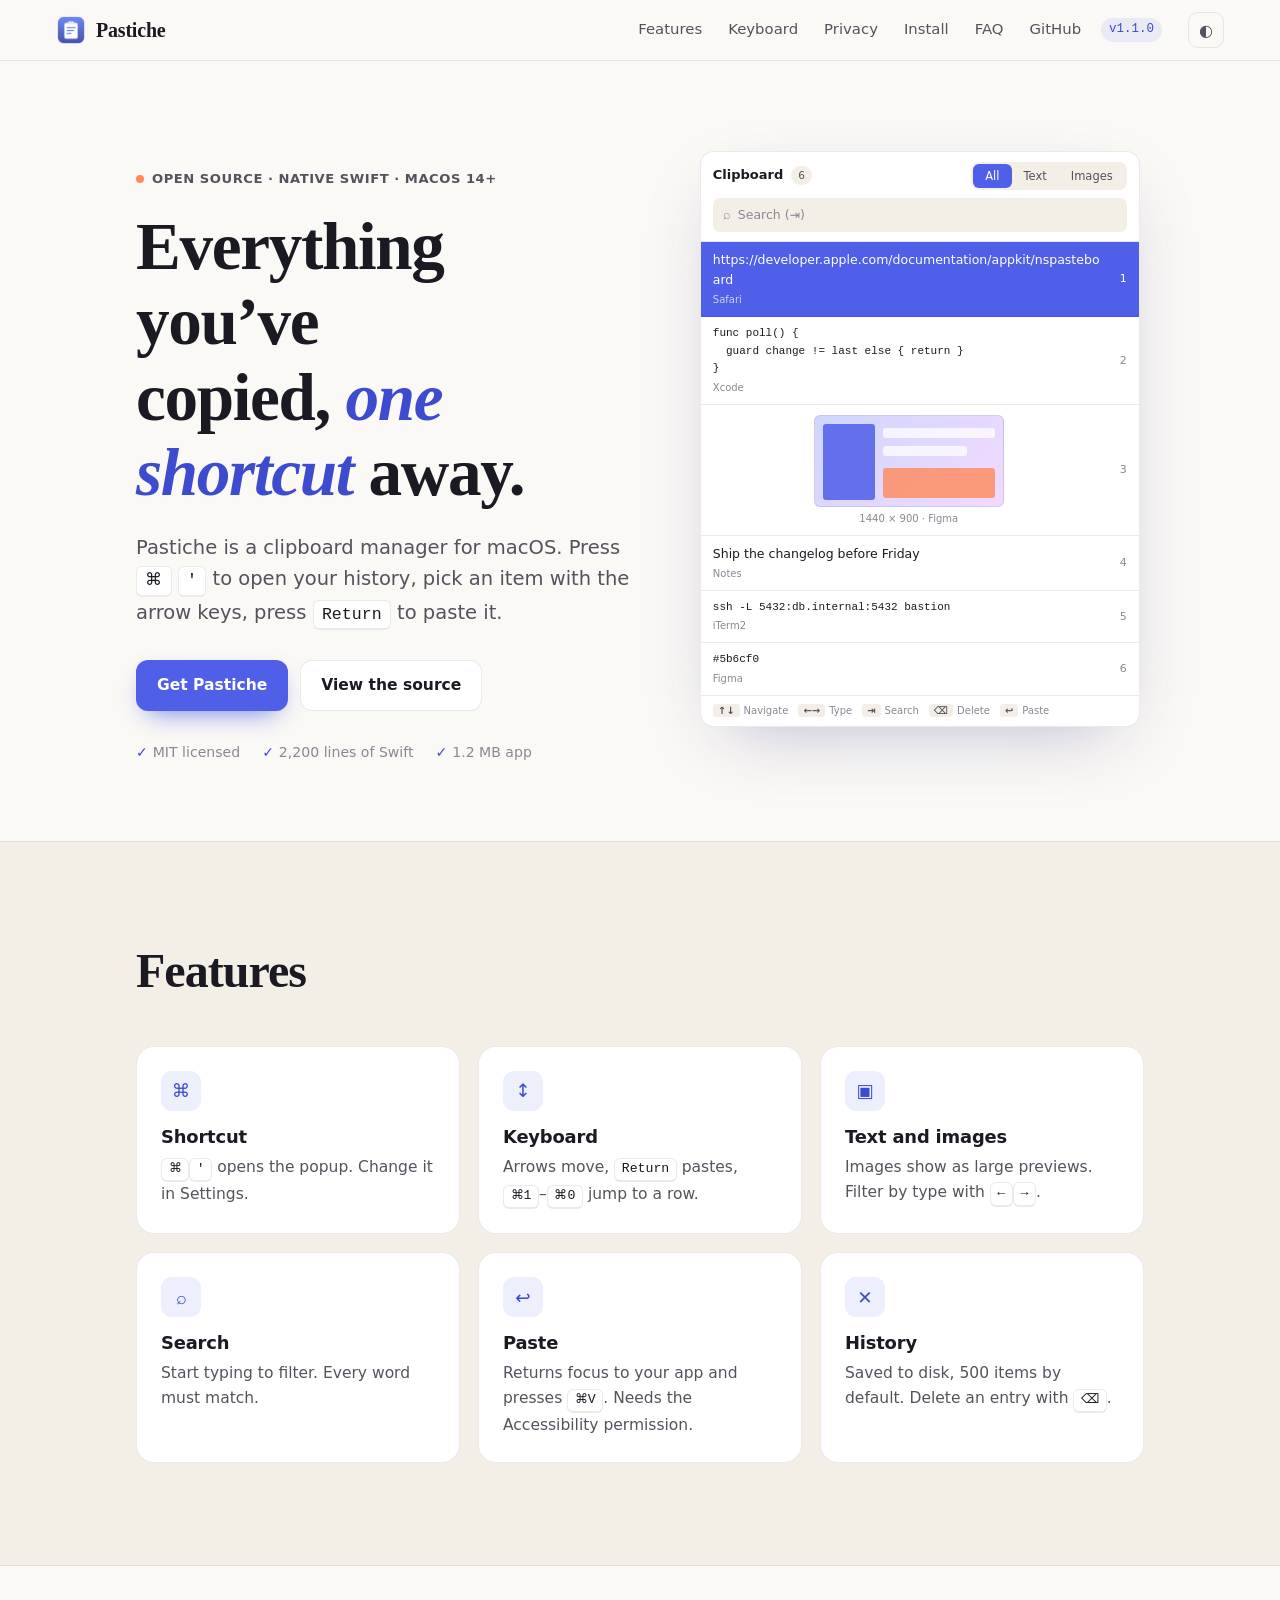
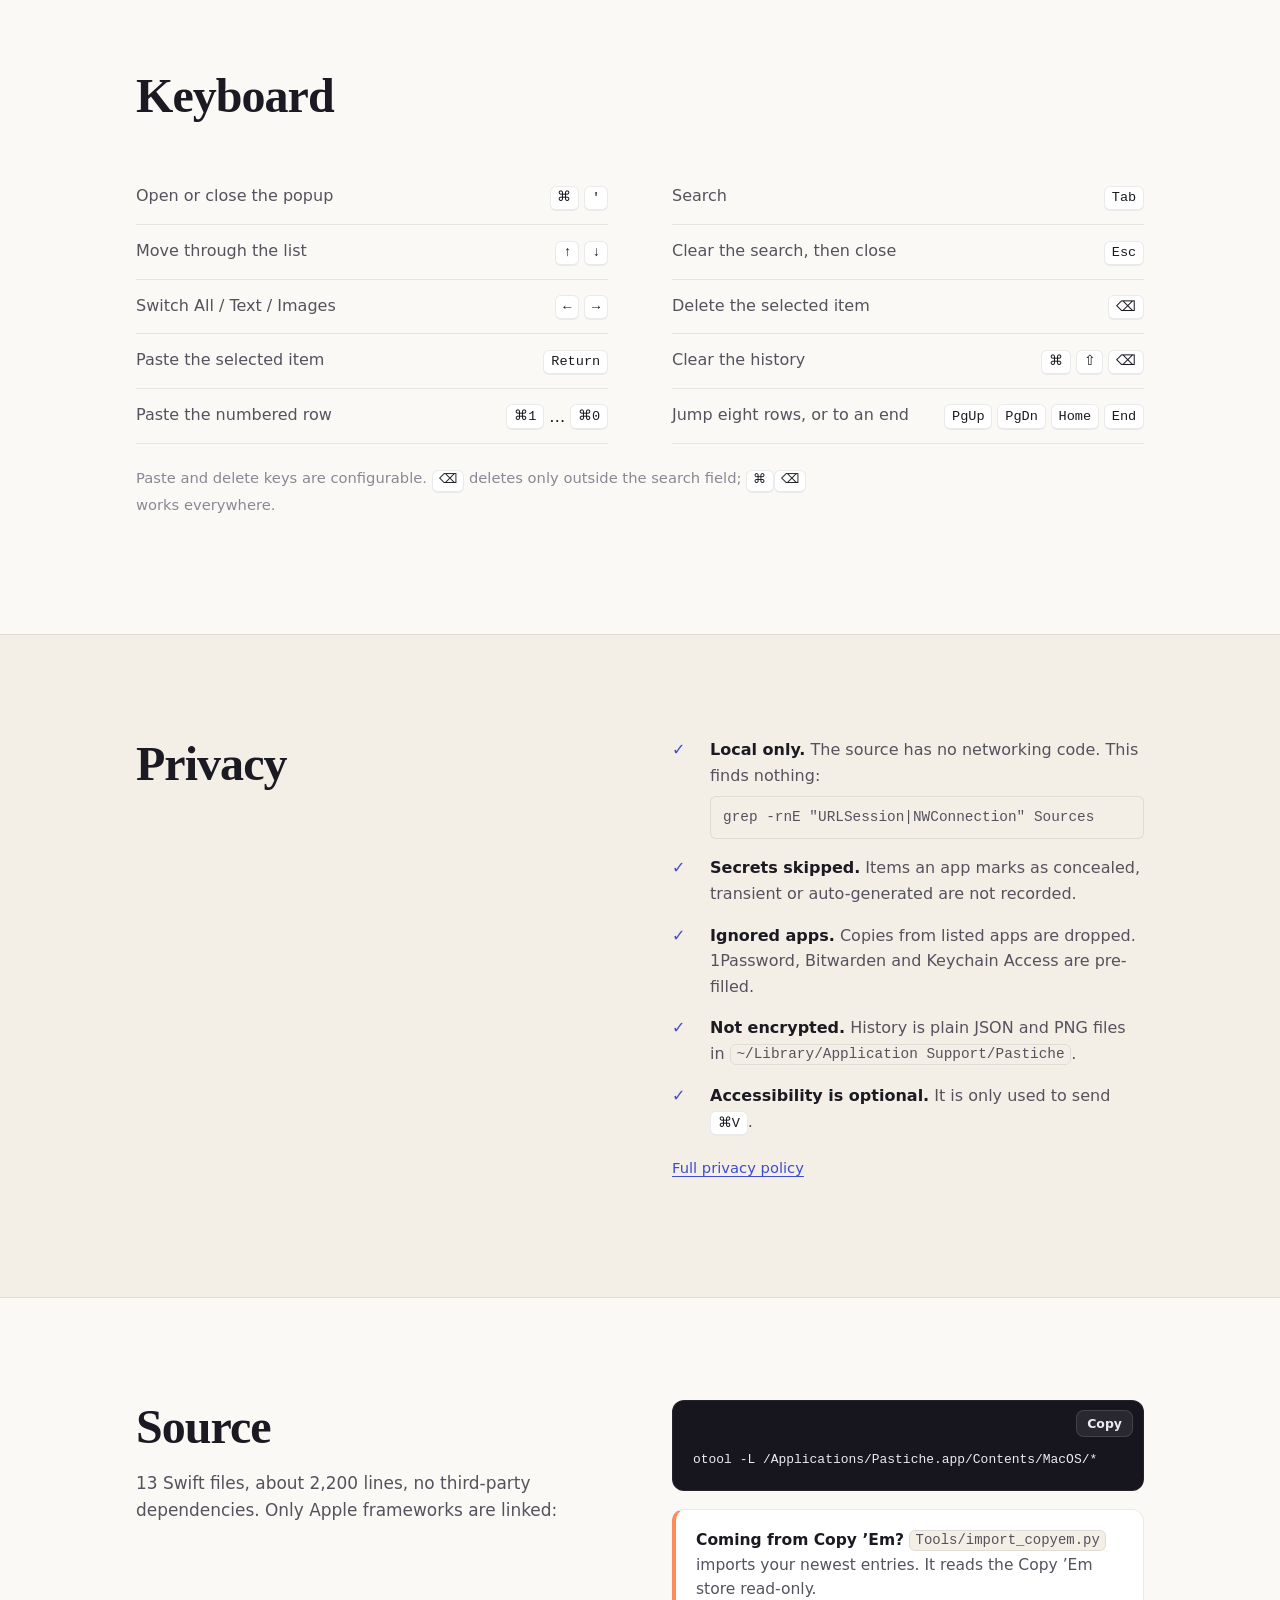
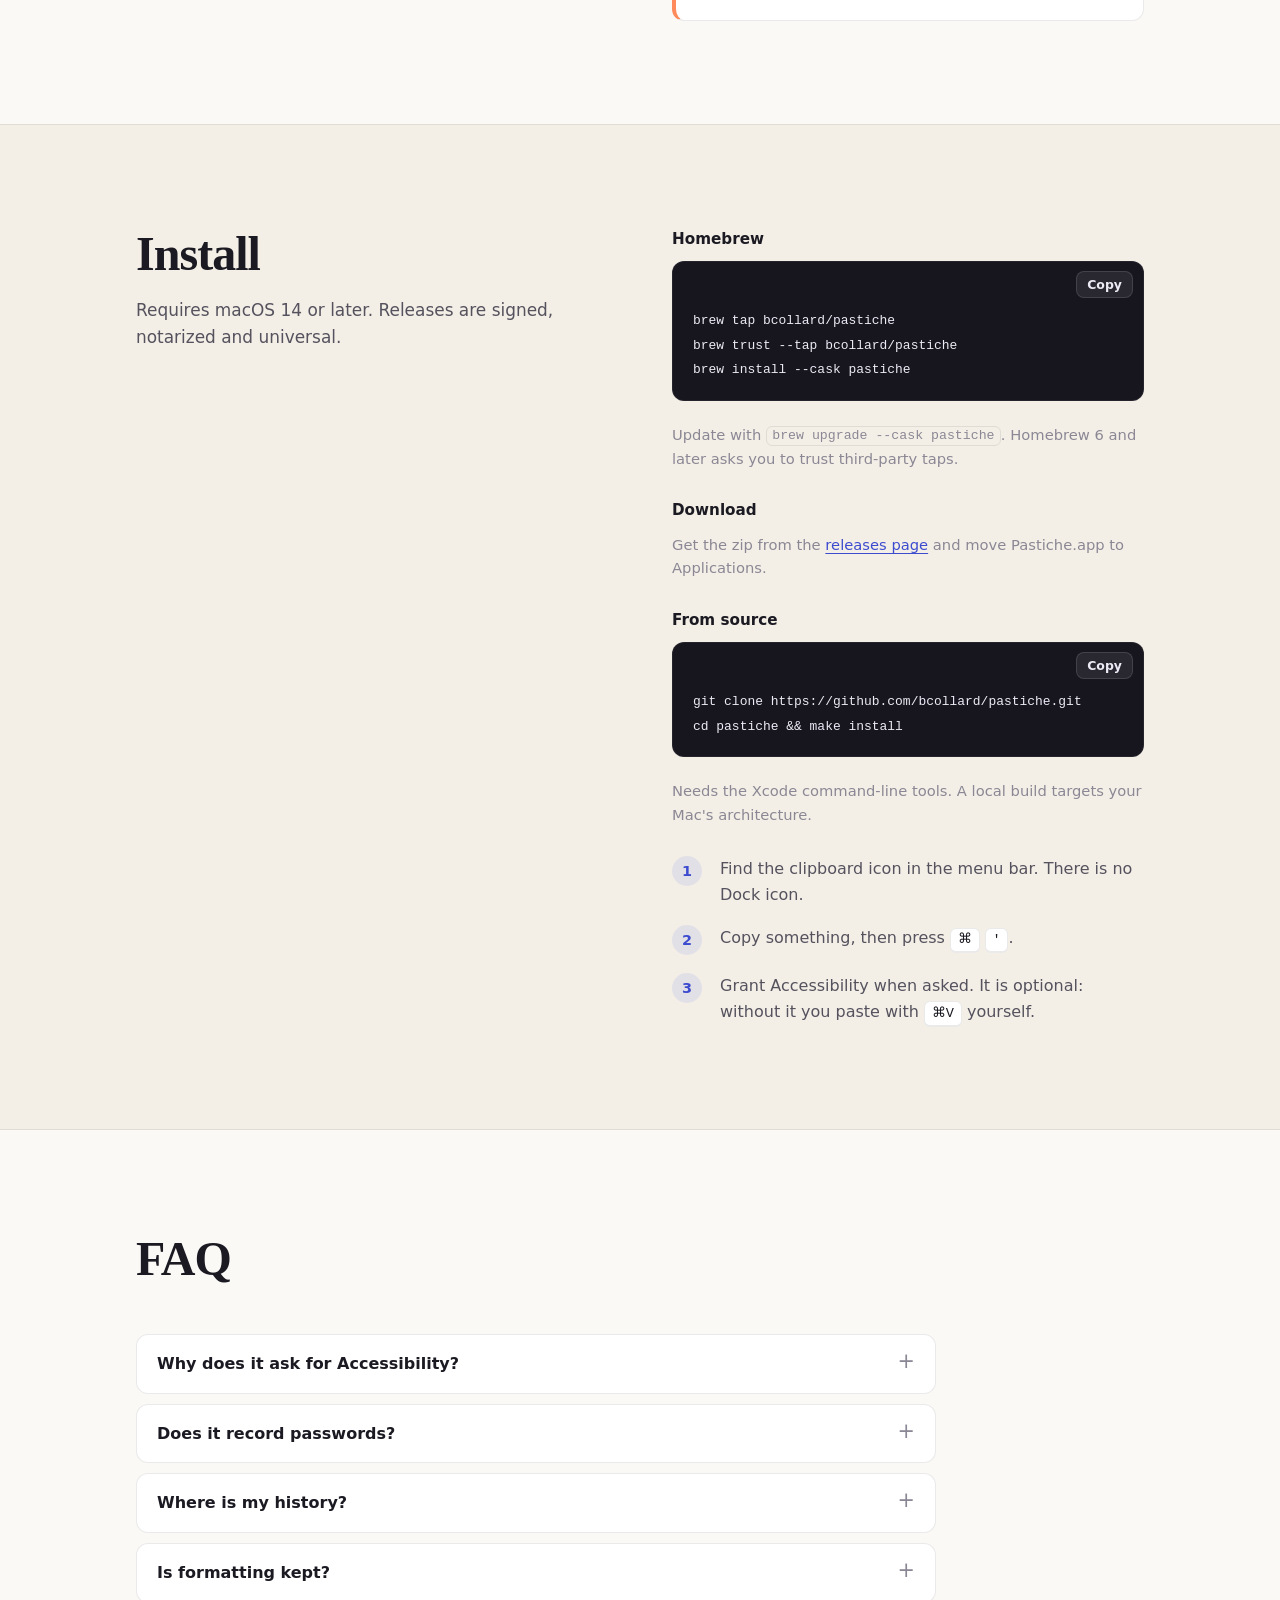
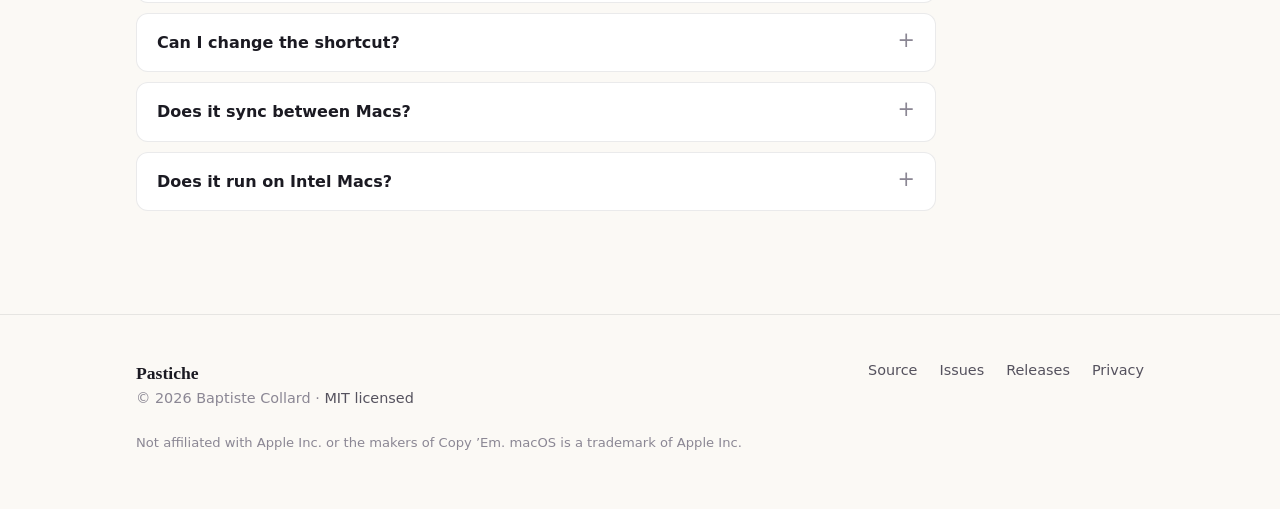
==== commit c26353a8: "Website: show the latest release version in the nav A badge next to the GitHub link links to the lat" ====
--- a/website/index.html
+++ b/website/index.html
@@ -71,6 +71,7 @@
     <a href="#install">Install</a>
     <a class="hide-sm" href="#faq">FAQ</a>
     <a href="https://github.com/bcollard/pastiche">GitHub</a>
+    <a class="nav-version hide-sm" data-release href="https://github.com/bcollard/pastiche/releases/latest" title="Latest release">v1.1.0</a>
     <button class="icon-btn" id="themeToggle" type="button" aria-label="Toggle dark mode" title="Toggle dark mode">◐</button>
   </div>
 </nav>
--- a/website/styles.css
+++ b/website/styles.css
@@ -100,6 +100,12 @@
 .nav-links { display: flex; align-items: center; gap: clamp(12px, 2.4vw, 26px); }
 .nav-links a { text-decoration: none; color: var(--text-2); font-size: 0.93rem; font-weight: 500; }
 .nav-links a:hover { color: var(--text); }
+.nav-links .nav-version {
+  margin-left: -6px; padding: 2px 8px; border-radius: 999px;
+  font-family: var(--mono); font-size: 0.78rem; font-weight: 500;
+  color: var(--brand-ink); background: var(--brand-soft);
+}
+.nav-links .nav-version:hover { color: var(--brand); }
 .icon-btn {
   display: inline-flex; align-items: center; justify-content: center;
   width: 36px; height: 36px; border-radius: 10px; cursor: pointer;
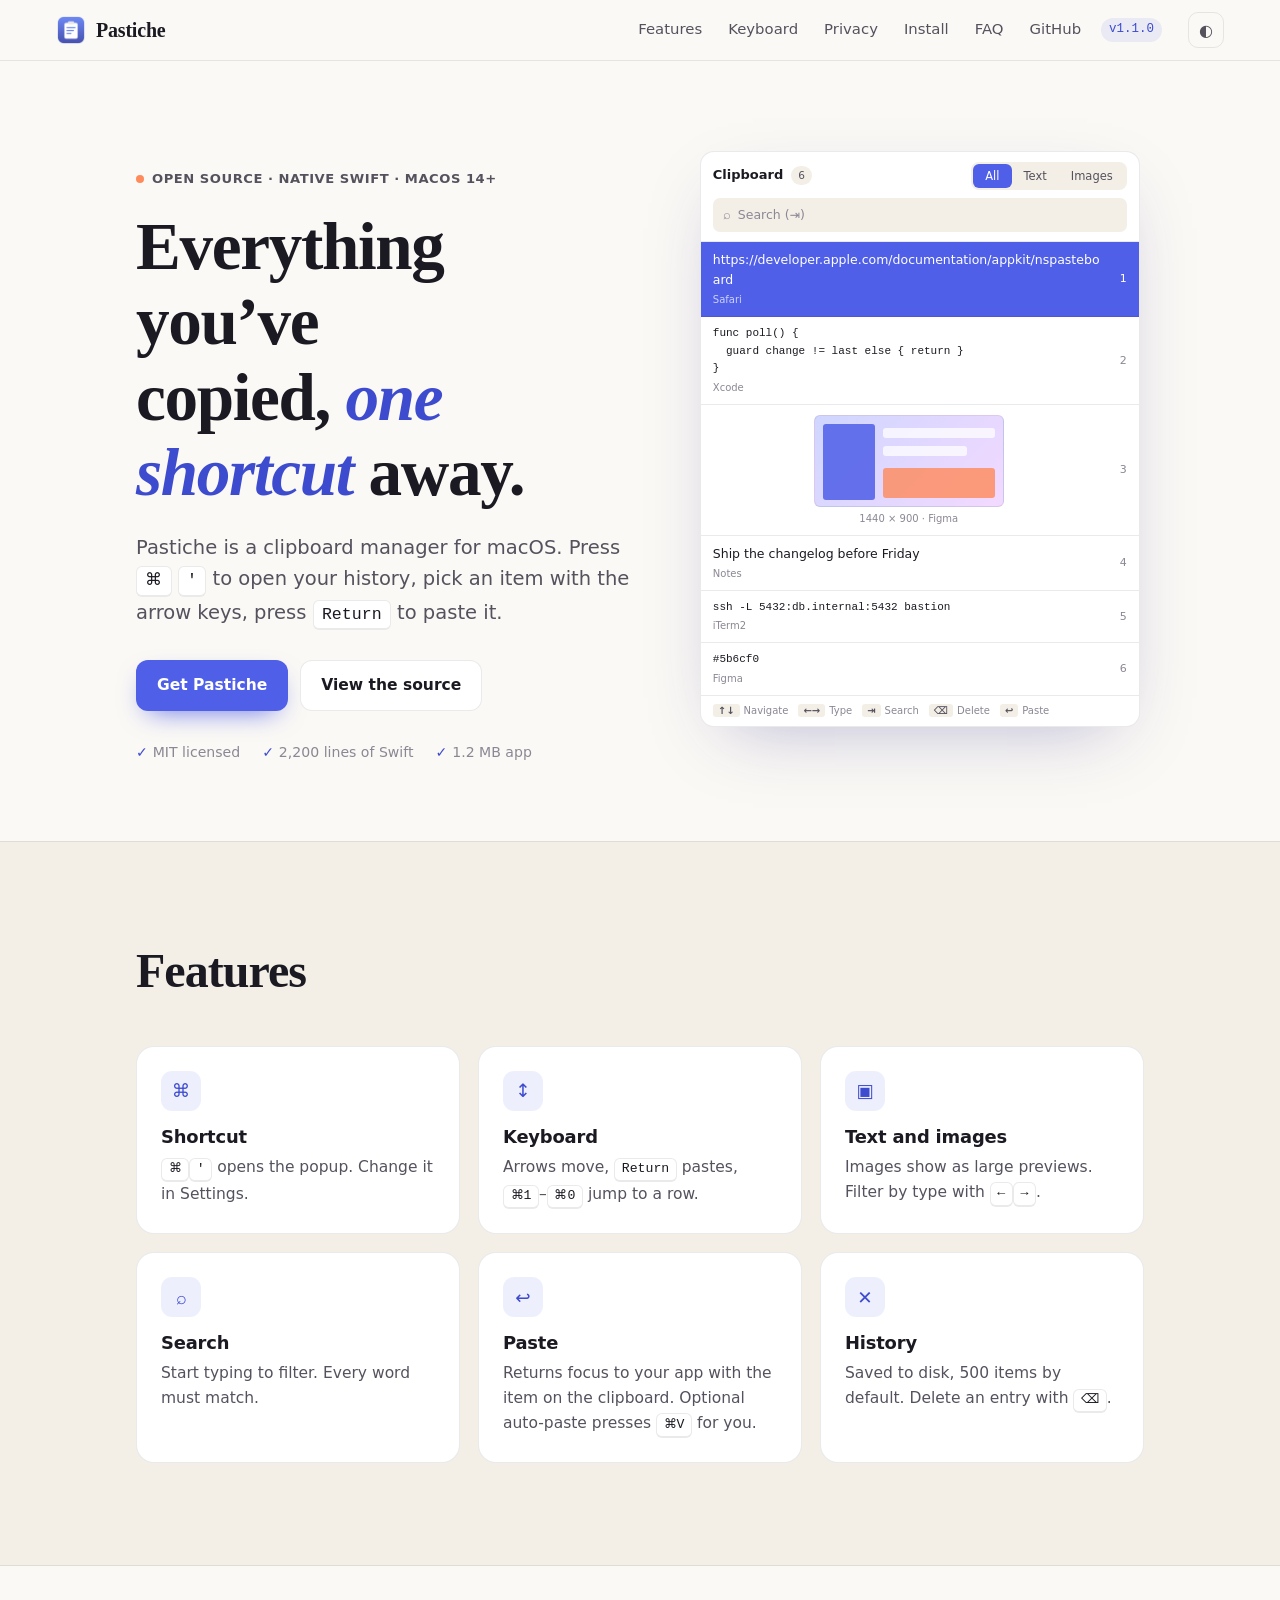
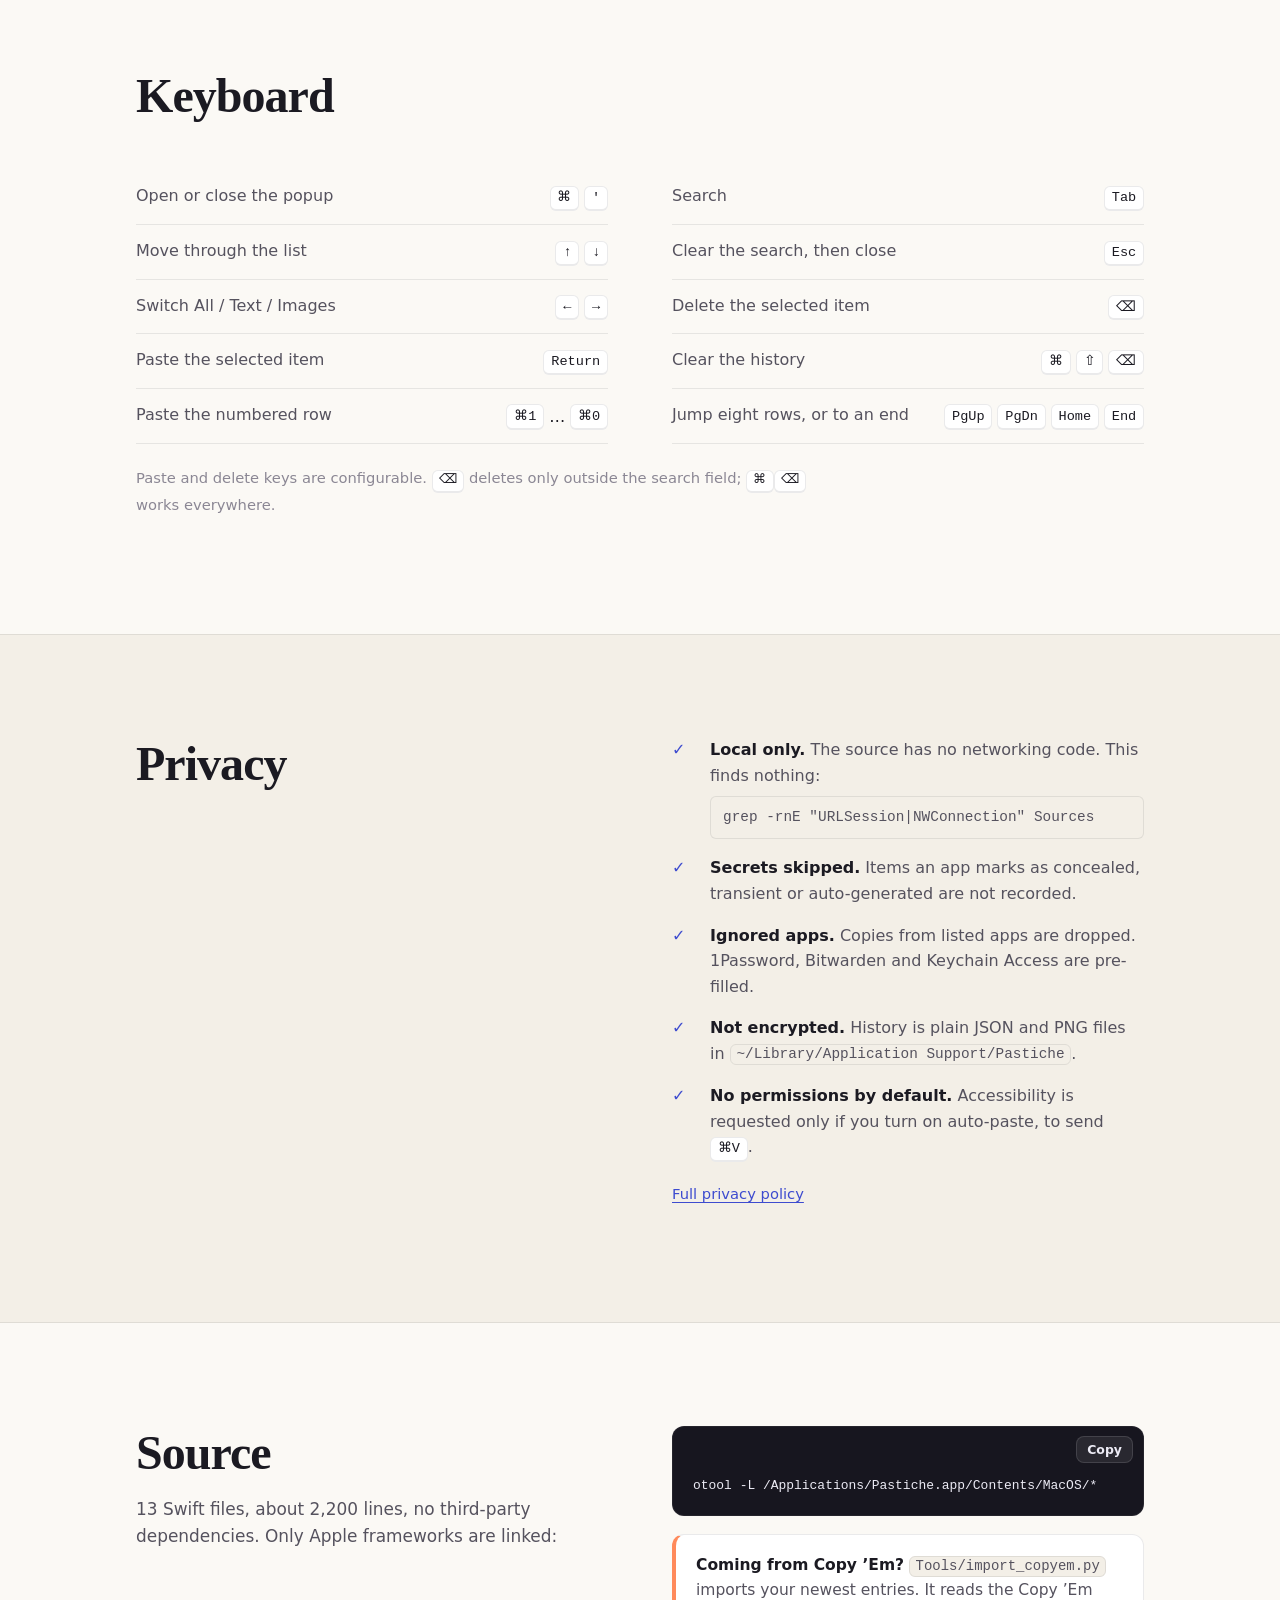
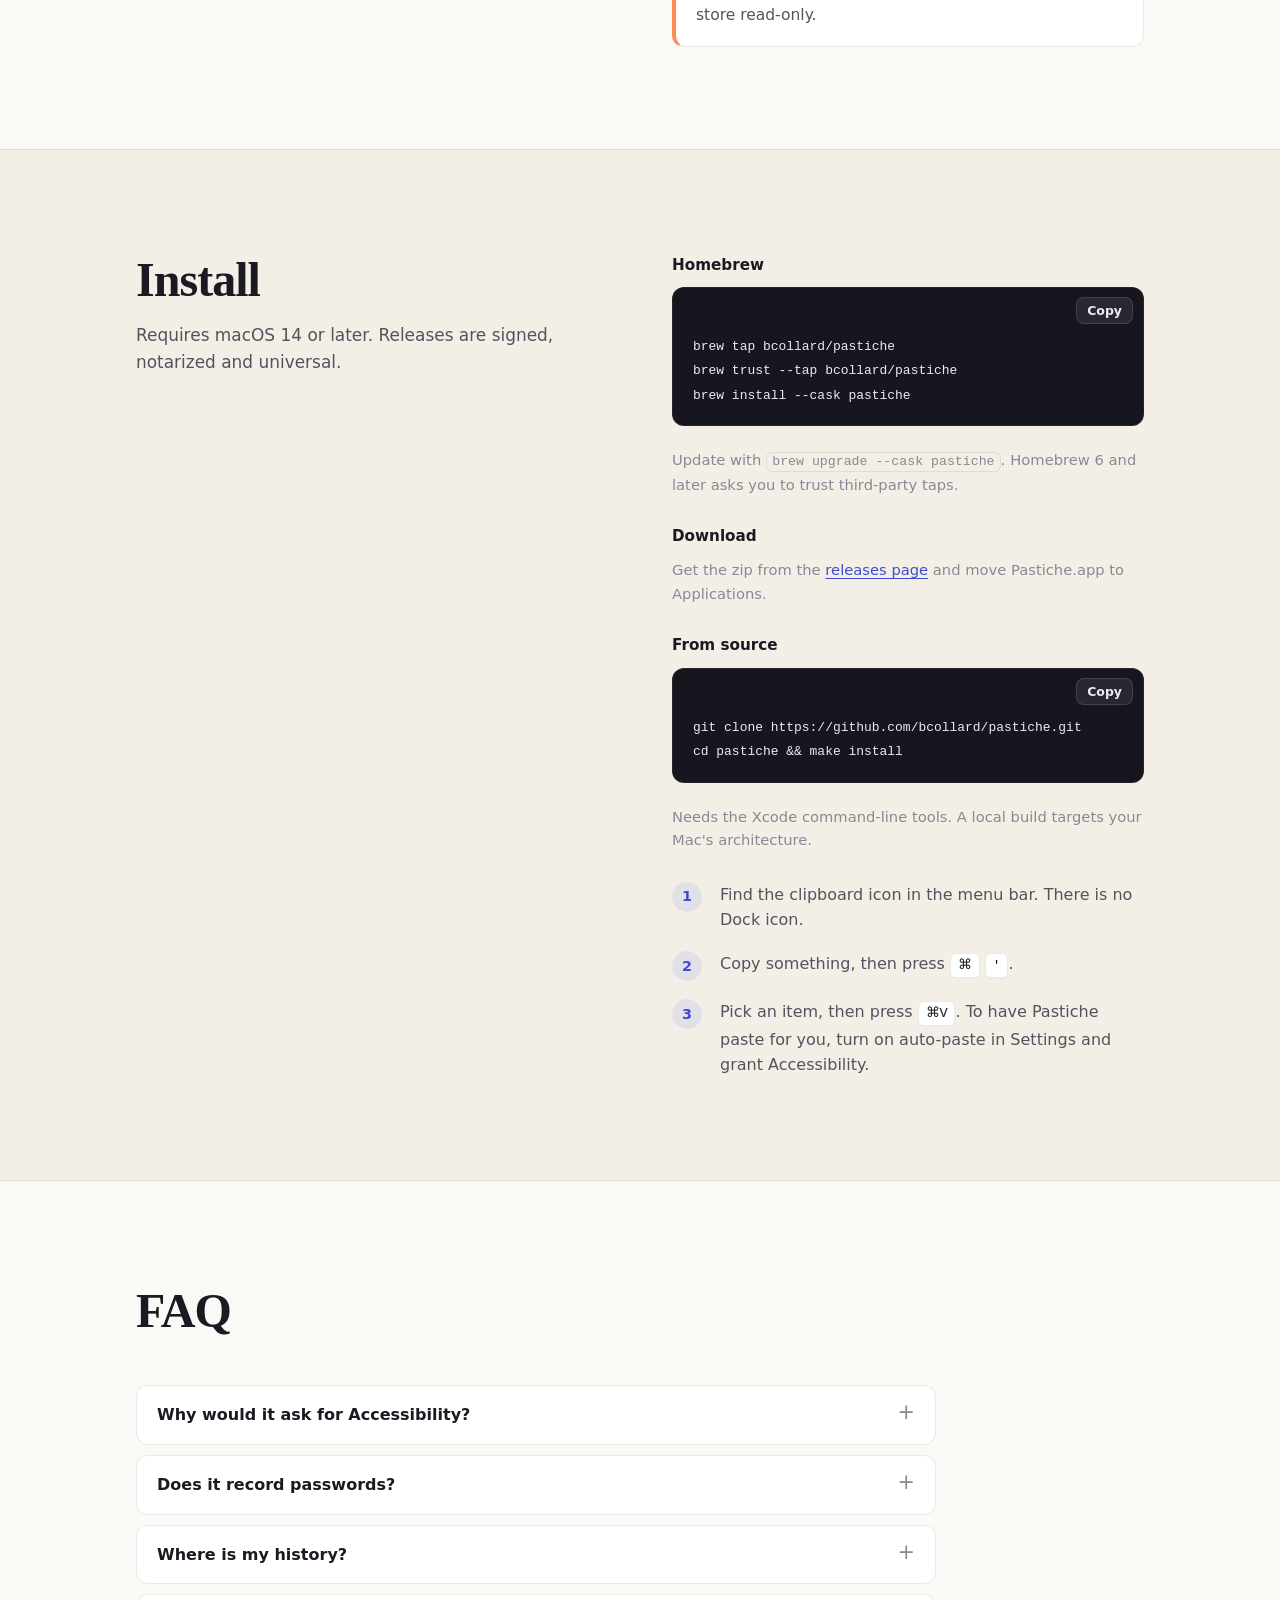
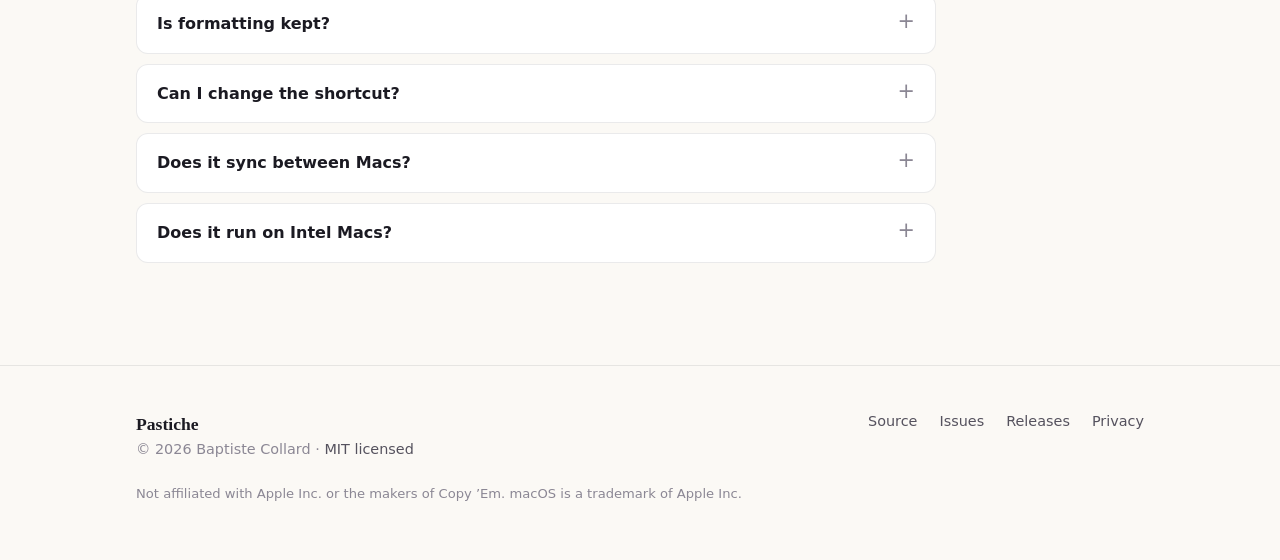
==== commit aae09bfd: "Make auto-paste opt-in so Accessibility is requested only when enabled Auto-paste now defaults to of" ====
--- a/website/index.html
+++ b/website/index.html
@@ -142,7 +142,7 @@
       <article class="card"><div class="glyph">⌕</div><h3>Search</h3>
         <p>Start typing to filter. Every word must match.</p></article>
       <article class="card"><div class="glyph">↩</div><h3>Paste</h3>
-        <p>Returns focus to your app and presses <kbd>⌘V</kbd>. Needs the Accessibility permission.</p></article>
+        <p>Returns focus to your app with the item on the clipboard. Optional auto-paste presses <kbd>⌘V</kbd> for you.</p></article>
       <article class="card"><div class="glyph">✕</div><h3>History</h3>
         <p>Saved to disk, 500 items by default. Delete an entry with <kbd>⌫</kbd>.</p></article>
     </div>
@@ -183,7 +183,7 @@
         <li><span><strong>Secrets skipped.</strong> Items an app marks as concealed, transient or auto-generated are not recorded.</span></li>
         <li><span><strong>Ignored apps.</strong> Copies from listed apps are dropped. 1Password, Bitwarden and Keychain Access are pre-filled.</span></li>
         <li><span><strong>Not encrypted.</strong> History is plain JSON and PNG files in <code>~/Library/Application Support/Pastiche</code>.</span></li>
-        <li><span><strong>Accessibility is optional.</strong> It is only used to send <kbd>⌘V</kbd>.</span></li>
+        <li><span><strong>No permissions by default.</strong> Accessibility is requested only if you turn on auto-paste, to send <kbd>⌘V</kbd>.</span></li>
       </ul>
       <p class="note" style="margin-top:20px"><a href="privacy.html">Full privacy policy</a></p>
     </div>
@@ -236,7 +236,7 @@
       <ol class="steps" style="margin-top:30px">
         <li><span>Find the clipboard icon in the menu bar. There is no Dock icon.</span></li>
         <li><span>Copy something, then press <kbd>⌘</kbd> <kbd>'</kbd>.</span></li>
-        <li><span>Grant Accessibility when asked. It is optional: without it you paste with <kbd>⌘V</kbd> yourself.</span></li>
+        <li><span>Pick an item, then press <kbd>⌘V</kbd>. To have Pastiche paste for you, turn on auto-paste in Settings and grant Accessibility.</span></li>
       </ol>
     </div>
   </div>
@@ -247,8 +247,8 @@
   <div class="container">
     <div class="section-head"><h2>FAQ</h2></div>
     <div class="faq">
-      <details><summary>Why does it ask for Accessibility?</summary>
-        <p>To press <kbd>⌘V</kbd> in the app you came from. Without it, Pastiche copies the item and you paste it yourself.</p></details>
+      <details><summary>Why would it ask for Accessibility?</summary>
+        <p>Only if you enable auto-paste, to press <kbd>⌘V</kbd> in the app you came from. Without it, Pastiche copies the item and you paste it yourself.</p></details>
       <details><summary>Does it record passwords?</summary>
         <p>Not from apps that mark them as concealed; 1Password does. Add any other app to the ignored list in Settings, or delete the entry with <kbd>⌫</kbd>.</p></details>
       <details><summary>Where is my history?</summary>
